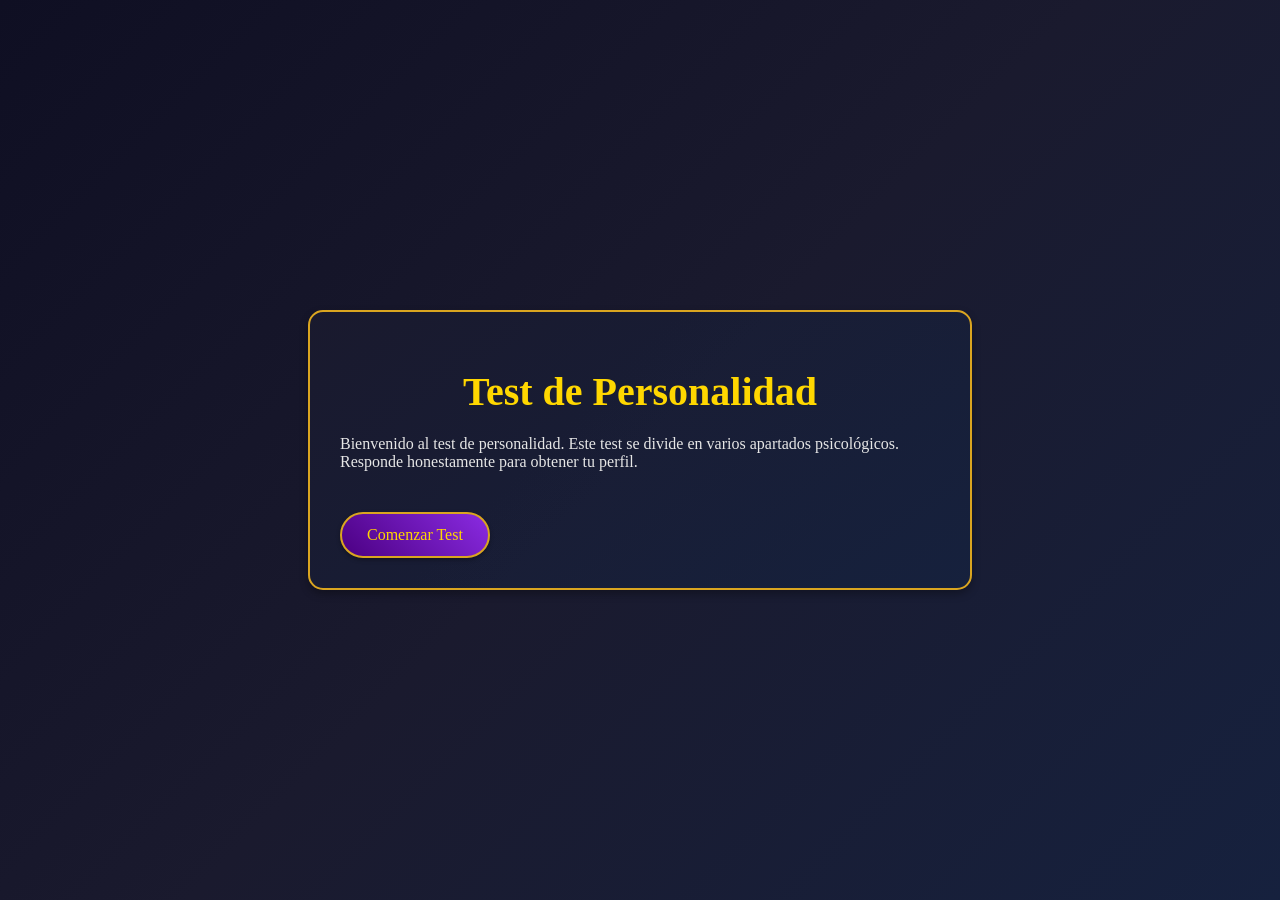
==== index.html @ bf41c0fd "add personality test application with HTML, CSS, and JavaScript" ====
<!DOCTYPE html>
<html lang="es">
<head>
    <meta charset="UTF-8">
    <meta name="viewport" content="width=device-width, initial-scale=1.0">
    <title>Test de Personalidad</title>
    <link rel="stylesheet" href="styles.css">
</head>
<body>
    <div class="container">
        <h1>Test de Personalidad</h1>
        <div id="intro">
            <p>Bienvenido al test de personalidad. Este test se divide en varios apartados psicológicos. Responde honestamente para obtener tu perfil.</p>
            <button id="start-btn">Comenzar Test</button>
        </div>
        <div id="test" style="display: none;">
            <div id="section-1" class="section">
                <h2>Apartado 1: Introversión vs Extroversión</h2>
                <div class="question">
                    <p>1. ¿Prefieres pasar tiempo solo o con amigos?</p>
                    <label><input type="radio" name="q1" value="I"> Solo</label>
                    <label><input type="radio" name="q1" value="E"> Con amigos</label>
                </div>
                <div class="question">
                    <p>2. ¿Te sientes energizado después de socializar?</p>
                    <label><input type="radio" name="q2" value="E"> Sí</label>
                    <label><input type="radio" name="q2" value="I"> No</label>
                </div>
                <div class="question">
                    <p>3. ¿Disfrutas de actividades en grupo?</p>
                    <label><input type="radio" name="q3" value="E"> Sí</label>
                    <label><input type="radio" name="q3" value="I"> No</label>
                </div>
                <button class="next-btn" data-next="2">Siguiente</button>
            </div>
            <div id="section-2" class="section" style="display: none;">
                <h2>Apartado 2: Sensación vs Intuición</h2>
                <div class="question">
                    <p>1. ¿Prefieres hechos concretos o ideas abstractas?</p>
                    <label><input type="radio" name="q4" value="S"> Hechos</label>
                    <label><input type="radio" name="q4" value="N"> Ideas</label>
                </div>
                <div class="question">
                    <p>2. ¿Te enfocas en el presente o en el futuro?</p>
                    <label><input type="radio" name="q5" value="S"> Presente</label>
                    <label><input type="radio" name="q5" value="N"> Futuro</label>
                </div>
                <div class="question">
                    <p>3. ¿Valoras la experiencia práctica?</p>
                    <label><input type="radio" name="q6" value="S"> Sí</label>
                    <label><input type="radio" name="q6" value="N"> No</label>
                </div>
                <button class="next-btn" data-next="3">Siguiente</button>
            </div>
            <div id="section-3" class="section" style="display: none;">
                <h2>Apartado 3: Pensamiento vs Sentimiento</h2>
                <div class="question">
                    <p>1. ¿Tomas decisiones basadas en lógica o emociones?</p>
                    <label><input type="radio" name="q7" value="T"> Lógica</label>
                    <label><input type="radio" name="q7" value="F"> Emociones</label>
                </div>
                <div class="question">
                    <p>2. ¿Priorizas la justicia o la armonía?</p>
                    <label><input type="radio" name="q8" value="T"> Justicia</label>
                    <label><input type="radio" name="q8" value="F"> Armonía</label>
                </div>
                <div class="question">
                    <p>3. ¿Eres más crítico o compasivo?</p>
                    <label><input type="radio" name="q9" value="T"> Crítico</label>
                    <label><input type="radio" name="q9" value="F"> Compasivo</label>
                </div>
                <button class="next-btn" data-next="4">Siguiente</button>
            </div>
            <div id="section-4" class="section" style="display: none;">
                <h2>Apartado 4: Juicio vs Percepción</h2>
                <div class="question">
                    <p>1. ¿Prefieres planes estructurados o flexibilidad?</p>
                    <label><input type="radio" name="q10" value="J"> Estructurados</label>
                    <label><input type="radio" name="q10" value="P"> Flexibilidad</label>
                </div>
                <div class="question">
                    <p>2. ¿Te sientes cómodo con deadlines?</p>
                    <label><input type="radio" name="q11" value="J"> Sí</label>
                    <label><input type="radio" name="q11" value="P"> No</label>
                </div>
                <div class="question">
                    <p>3. ¿Disfrutas de rutinas o cambios?</p>
                    <label><input type="radio" name="q12" value="J"> Rutinas</label>
                    <label><input type="radio" name="q12" value="P"> Cambios</label>
                </div>
                <button id="calculate-btn">Calcular Perfil</button>
            </div>
        </div>
        <div id="result" style="display: none;">
            <h2>Tu Perfil de Personalidad</h2>
            <p id="profile-text"></p>
            <button id="restart-btn">Reiniciar Test</button>
        </div>
    </div>
    <script src="script.js"></script>
</body>
</html>
---- styles.css ----
body {
    font-family: 'Georgia', serif;
    background: linear-gradient(135deg, #0f0f23 0%, #1a1a2e 50%, #16213e 100%);
    margin: 0;
    padding: 0;
    display: flex;
    justify-content: center;
    align-items: center;
    height: 100vh;
    color: #e6e6e6;
}

.container {
    background: linear-gradient(145deg, rgba(26, 26, 46, 0.9), rgba(22, 33, 62, 0.9));
    padding: 30px;
    border-radius: 15px;
    box-shadow: 0 4px 8px rgba(0, 0, 0, 0.3);
    max-width: 600px;
    width: 100%;
    border: 2px solid #daa520;
}

h1 {
    text-align: center;
    color: #ffd700;
    font-size: 2.5em;
    margin-bottom: 20px;
}

h2 {
    color: #c0c0c0;
    font-size: 1.5em;
}

.question {
    margin-bottom: 20px;
    padding: 10px;
    background: rgba(255, 255, 255, 0.05);
    border-radius: 8px;
    border-left: 3px solid #daa520;
}

.question p {
    margin-bottom: 10px;
    color: #e6e6e6;
}

label {
    display: block;
    margin-bottom: 8px;
    color: #b0b0b0;
    cursor: pointer;
}

input[type="radio"] {
    margin-right: 10px;
}

button {
    background: linear-gradient(45deg, #4b0082, #8a2be2);
    color: #ffd700;
    border: 2px solid #daa520;
    padding: 12px 25px;
    border-radius: 25px;
    cursor: pointer;
    margin-top: 25px;
    font-family: 'Georgia', serif;
    font-size: 1em;
    box-shadow: 0 2px 4px rgba(0, 0, 0, 0.3);
    transition: all 0.3s ease;
}

button:hover {
    background: linear-gradient(45deg, #8a2be2, #4b0082);
    box-shadow: 0 4px 8px rgba(0, 0, 0, 0.4);
    transform: scale(1.05);
}

.section {
    margin-bottom: 30px;
}

#result {
    text-align: center;
}

#profile-text {
    font-size: 1.2em;
    color: #ffd700;
}
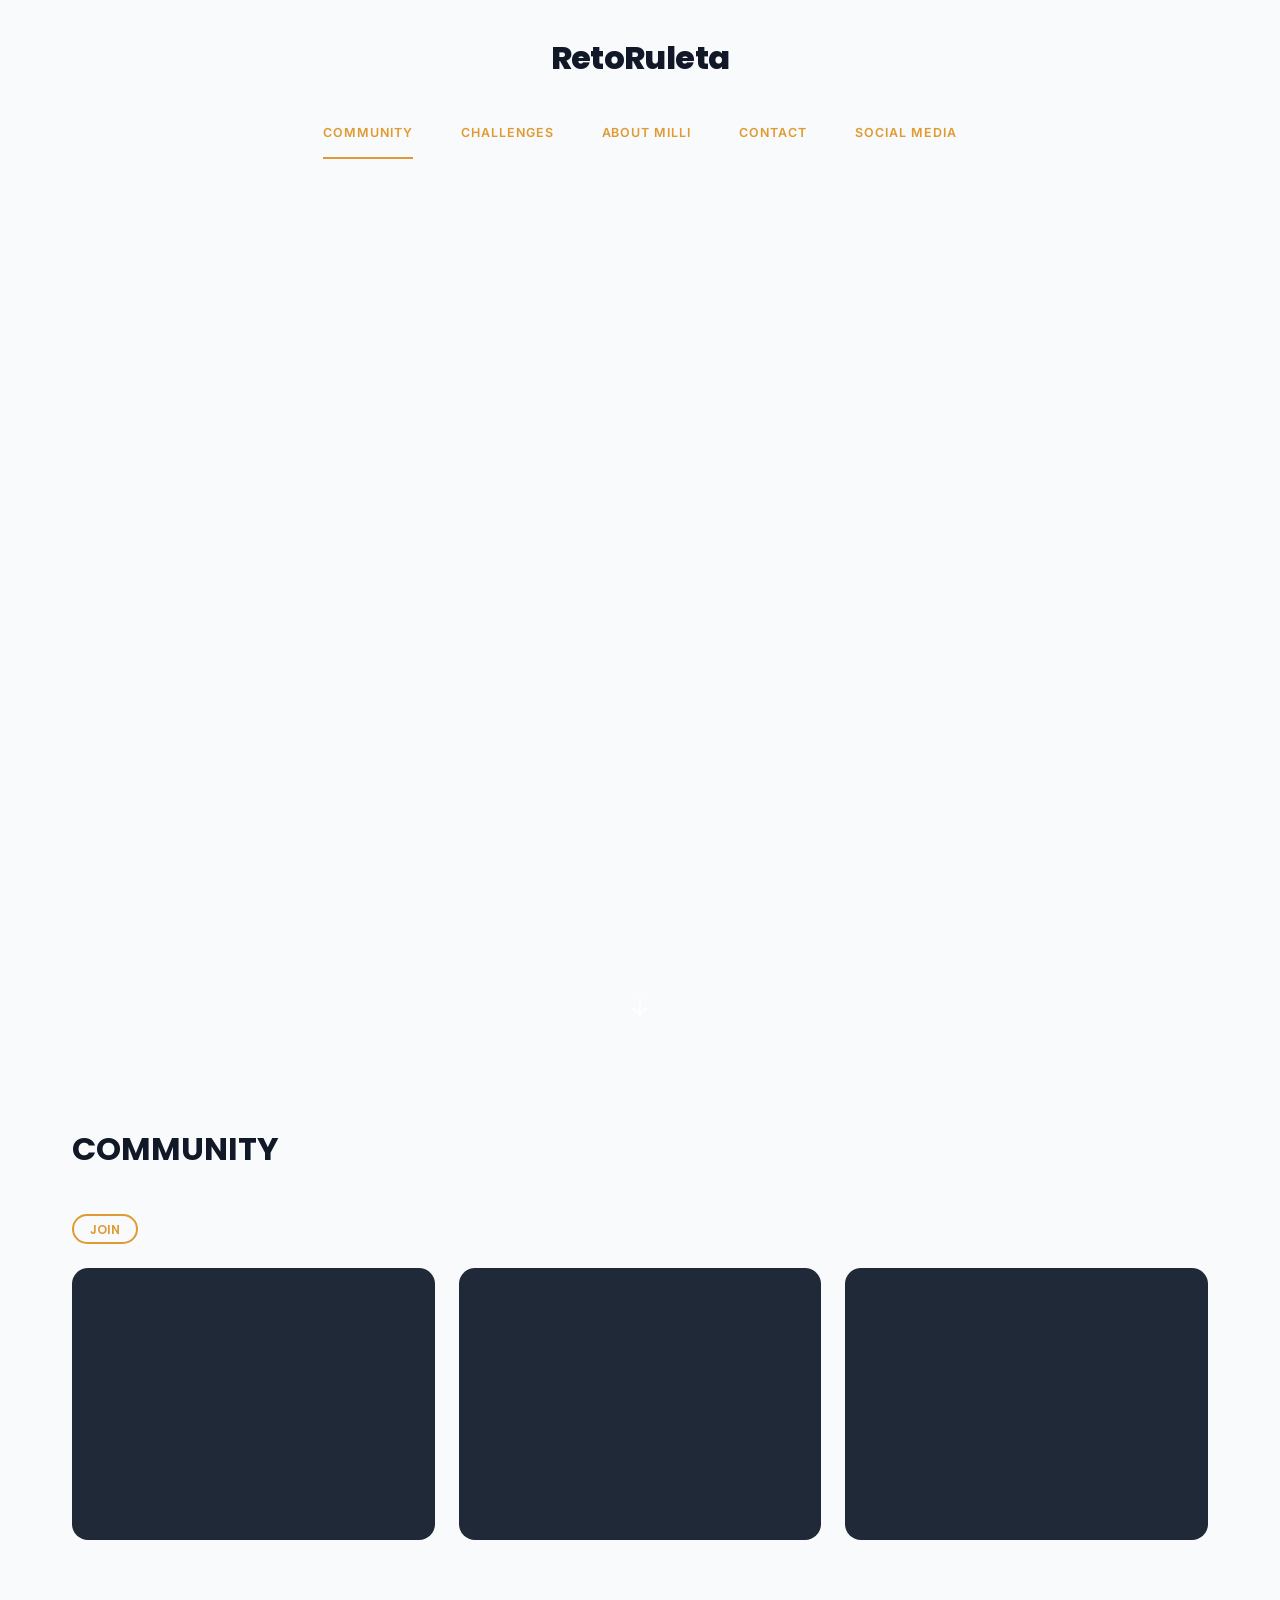
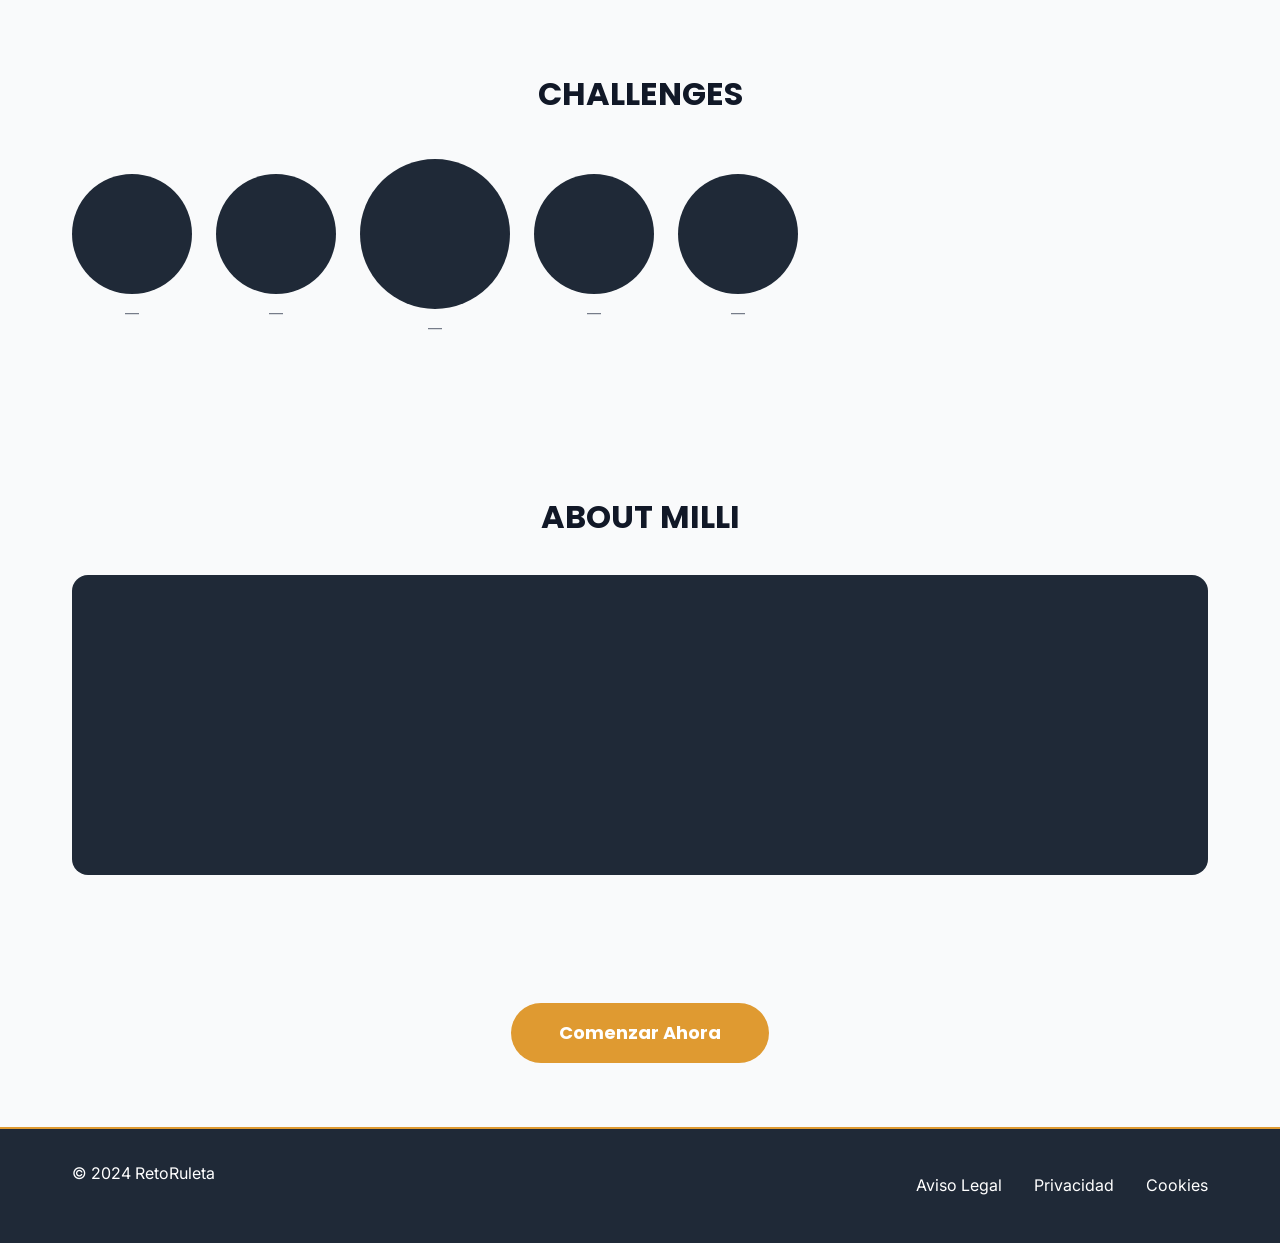
==== commit 77454211: "add personality test application with HTML, CSS, and JavaScript" ====
--- a/index.html
+++ b/index.html
@@ -3,100 +3,128 @@
 <head>
     <meta charset="UTF-8">
     <meta name="viewport" content="width=device-width, initial-scale=1.0">
-    <title>Test de Personalidad</title>
-    <link rel="stylesheet" href="styles.css">
+    <title>RetoRuleta - Juega con Retos Épicos</title>
+    <link rel="stylesheet" href="css/main.css">
+    <link href="https://fonts.googleapis.com/css2?family=Poppins:wght@600;700;800&family=Inter:wght@400;500&display=swap" rel="stylesheet">
 </head>
 <body>
+
+<!-- HEADER -->
+<header class="header">
     <div class="container">
-        <h1>Test de Personalidad</h1>
-        <div id="intro">
-            <p>Bienvenido al test de personalidad. Este test se divide en varios apartados psicológicos. Responde honestamente para obtener tu perfil.</p>
-            <button id="start-btn">Comenzar Test</button>
+        <div class="header__logo">
+            <a href="index.html" class="logo">
+                <span class="logo-text">RetoRuleta</span>
+            </a>
         </div>
-        <div id="test" style="display: none;">
-            <div id="section-1" class="section">
-                <h2>Apartado 1: Introversión vs Extroversión</h2>
-                <div class="question">
-                    <p>1. ¿Prefieres pasar tiempo solo o con amigos?</p>
-                    <label><input type="radio" name="q1" value="I"> Solo</label>
-                    <label><input type="radio" name="q1" value="E"> Con amigos</label>
-                </div>
-                <div class="question">
-                    <p>2. ¿Te sientes energizado después de socializar?</p>
-                    <label><input type="radio" name="q2" value="E"> Sí</label>
-                    <label><input type="radio" name="q2" value="I"> No</label>
-                </div>
-                <div class="question">
-                    <p>3. ¿Disfrutas de actividades en grupo?</p>
-                    <label><input type="radio" name="q3" value="E"> Sí</label>
-                    <label><input type="radio" name="q3" value="I"> No</label>
-                </div>
-                <button class="next-btn" data-next="2">Siguiente</button>
+        <nav class="nav">
+            <a href="comunidad.html" class="nav-link active">Community</a>
+            <a href="ruleta.html" class="nav-link">Challenges</a>
+            <a href="about.html" class="nav-link">About Milli</a>
+            <a href="contacto.html" class="nav-link">Contact</a>
+            <a href="#" class="nav-link">Social Media</a>
+        </nav>
+    </div>
+</header>
+
+<!-- HERO -->
+<section class="hero">
+    <div class="hero__media">
+        <div class="hero__image-placeholder"></div>
+    </div>
+    <div class="hero__scroll-indicator">
+        <span>↓</span>
+    </div>
+</section>
+
+<!-- COMMUNITY SECTION -->
+<section class="section-community">
+    <div class="container">
+        <h2 class="section-title">COMMUNITY</h2>
+        <a href="comunidad.html" class="btn btn-outline btn-sm">JOIN</a>
+        <div class="community-grid">
+            <div class="community-card">
+                <div class="card__image-placeholder"></div>
             </div>
-            <div id="section-2" class="section" style="display: none;">
-                <h2>Apartado 2: Sensación vs Intuición</h2>
-                <div class="question">
-                    <p>1. ¿Prefieres hechos concretos o ideas abstractas?</p>
-                    <label><input type="radio" name="q4" value="S"> Hechos</label>
-                    <label><input type="radio" name="q4" value="N"> Ideas</label>
-                </div>
-                <div class="question">
-                    <p>2. ¿Te enfocas en el presente o en el futuro?</p>
-                    <label><input type="radio" name="q5" value="S"> Presente</label>
-                    <label><input type="radio" name="q5" value="N"> Futuro</label>
-                </div>
-                <div class="question">
-                    <p>3. ¿Valoras la experiencia práctica?</p>
-                    <label><input type="radio" name="q6" value="S"> Sí</label>
-                    <label><input type="radio" name="q6" value="N"> No</label>
-                </div>
-                <button class="next-btn" data-next="3">Siguiente</button>
+            <div class="community-card">
+                <div class="card__image-placeholder"></div>
             </div>
-            <div id="section-3" class="section" style="display: none;">
-                <h2>Apartado 3: Pensamiento vs Sentimiento</h2>
-                <div class="question">
-                    <p>1. ¿Tomas decisiones basadas en lógica o emociones?</p>
-                    <label><input type="radio" name="q7" value="T"> Lógica</label>
-                    <label><input type="radio" name="q7" value="F"> Emociones</label>
-                </div>
-                <div class="question">
-                    <p>2. ¿Priorizas la justicia o la armonía?</p>
-                    <label><input type="radio" name="q8" value="T"> Justicia</label>
-                    <label><input type="radio" name="q8" value="F"> Armonía</label>
-                </div>
-                <div class="question">
-                    <p>3. ¿Eres más crítico o compasivo?</p>
-                    <label><input type="radio" name="q9" value="T"> Crítico</label>
-                    <label><input type="radio" name="q9" value="F"> Compasivo</label>
-                </div>
-                <button class="next-btn" data-next="4">Siguiente</button>
-            </div>
-            <div id="section-4" class="section" style="display: none;">
-                <h2>Apartado 4: Juicio vs Percepción</h2>
-                <div class="question">
-                    <p>1. ¿Prefieres planes estructurados o flexibilidad?</p>
-                    <label><input type="radio" name="q10" value="J"> Estructurados</label>
-                    <label><input type="radio" name="q10" value="P"> Flexibilidad</label>
-                </div>
-                <div class="question">
-                    <p>2. ¿Te sientes cómodo con deadlines?</p>
-                    <label><input type="radio" name="q11" value="J"> Sí</label>
-                    <label><input type="radio" name="q11" value="P"> No</label>
-                </div>
-                <div class="question">
-                    <p>3. ¿Disfrutas de rutinas o cambios?</p>
-                    <label><input type="radio" name="q12" value="J"> Rutinas</label>
-                    <label><input type="radio" name="q12" value="P"> Cambios</label>
-                </div>
-                <button id="calculate-btn">Calcular Perfil</button>
+            <div class="community-card">
+                <div class="card__image-placeholder"></div>
             </div>
         </div>
-        <div id="result" style="display: none;">
-            <h2>Tu Perfil de Personalidad</h2>
-            <p id="profile-text"></p>
-            <button id="restart-btn">Reiniciar Test</button>
+    </div>
+</section>
+
+<!-- CHALLENGES SECTION -->
+<section class="section-challenges">
+    <div class="container">
+        <h2 class="section-title">CHALLENGES</h2>
+        <div class="challenges-row">
+            <a href="ruleta.html" class="challenge-circle">
+                <div class="circle__image-placeholder"></div>
+                <span class="circle__label">—</span>
+            </a>
+            <a href="ruleta.html" class="challenge-circle">
+                <div class="circle__image-placeholder"></div>
+                <span class="circle__label">—</span>
+            </a>
+            <a href="ruleta.html" class="challenge-circle challenge-circle--large">
+                <div class="circle__image-placeholder"></div>
+                <span class="circle__label">—</span>
+            </a>
+            <a href="ruleta.html" class="challenge-circle">
+                <div class="circle__image-placeholder"></div>
+                <span class="circle__label">—</span>
+            </a>
+            <a href="ruleta.html" class="challenge-circle">
+                <div class="circle__image-placeholder"></div>
+                <span class="circle__label">—</span>
+            </a>
         </div>
     </div>
-    <script src="script.js"></script>
+</section>
+
+<!-- ABOUT MILLI SECTION -->
+<section class="section-about">
+    <div class="container">
+        <h2 class="section-title">ABOUT MILLI</h2>
+        <div class="about__media">
+            <div class="about__image-placeholder"></div>
+        </div>
+    </div>
+</section>
+
+<!-- CTA -->
+<section class="section-cta">
+    <div class="container">
+        <a href="ruleta.html" class="btn btn-cta">Comenzar Ahora</a>
+    </div>
+</section>
+
+<!-- FOOTER -->
+<footer class="footer">
+    <div class="container footer__inner">
+        <p>&copy; 2024 RetoRuleta</p>
+        <div class="footer-links">
+            <a href="#">Aviso Legal</a>
+            <a href="#">Privacidad</a>
+            <a href="#">Cookies</a>
+        </div>
+    </div>
+</footer>
+
+<!-- Banner de Cookies -->
+<div id="cookieBanner" class="cookie-banner">
+    <div class="cookie-content">
+        <p>Utilizamos cookies para mejorar tu experiencia.</p>
+        <div class="cookie-buttons">
+            <button id="acceptCookies" class="btn btn-primary">Aceptar</button>
+            <button id="rejectCookies" class="btn btn-secondary">Rechazar</button>
+        </div>
+    </div>
+</div>
+
+<script src="js/main.js"></script>
 </body>
-</html>
+</html>
--- a/css/main.css
+++ b/css/main.css
@@ -0,0 +1,1301 @@
+/* ============================================
+   VARIABLES Y TOKENS DE DISEÑO
+   ============================================ */
+
+:root {
+    /* Colores */
+    --primary-color: #df9a31;
+    --primary-dark: #c4871e;
+    --secondary-color: #cd5796;
+    --accent-color: #98bc39;
+    --success-color: #61aea4;
+    --warning-color: #ede53b;
+    --danger-color: #704b93;
+    --dark-bg: #1f2937;
+    --light-bg: #f9fafb;
+    --text-dark: #111827;
+    --text-light: #6b7280;
+    --border-color: #e5e7eb;
+
+    /* Espaciado */
+    --spacing-xs: 0.5rem;
+    --spacing-sm: 1rem;
+    --spacing-md: 1.5rem;
+    --spacing-lg: 2rem;
+    --spacing-xl: 3rem;
+    --spacing-2xl: 4rem;
+
+    /* Tipografía */
+    --font-family-heading: 'Poppins', sans-serif;
+    --font-family-body: 'Inter', sans-serif;
+    --font-size-xs: 0.75rem;
+    --font-size-sm: 0.875rem;
+    --font-size-base: 1rem;
+    --font-size-lg: 1.125rem;
+    --font-size-xl: 1.25rem;
+    --font-size-2xl: 1.5rem;
+    --font-size-3xl: 2rem;
+    --font-size-4xl: 2.5rem;
+
+    /* Border radius */
+    --radius-sm: 0.375rem;
+    --radius-md: 0.5rem;
+    --radius-lg: 1rem;
+    --radius-full: 9999px;
+
+    /* Transiciones */
+    --transition-fast: 0.15s ease-in-out;
+    --transition-base: 0.3s ease-in-out;
+    --transition-slow: 0.5s ease-in-out;
+}
+
+/* ============================================
+   RESET Y ESTILOS GLOBALES
+   ============================================ */
+
+* {
+    margin: 0;
+    padding: 0;
+    box-sizing: border-box;
+}
+
+html {
+    scroll-behavior: smooth;
+}
+
+body {
+    font-family: var(--font-family-body);
+    color: var(--text-dark);
+    background-color: var(--light-bg);
+    line-height: 1.6;
+}
+
+.container {
+    max-width: 1200px;
+    margin: 0 auto;
+    padding: 0 var(--spacing-lg);
+}
+
+/* ============================================
+   HEADER Y NAVEGACIÓN
+   ============================================ */
+
+.header {
+    background: transparent;
+    color: var(--text-dark);
+    position: relative;
+    z-index: 100;
+}
+
+.header .container {
+    display: flex;
+    flex-direction: column;
+    align-items: center;
+    padding-top: var(--spacing-lg);
+    padding-bottom: 0;
+}
+
+/* Logo centrado y grande */
+.header__logo {
+    display: flex;
+    justify-content: center;
+    margin-bottom: var(--spacing-md);
+}
+
+.logo {
+    display: flex;
+    align-items: center;
+    gap: var(--spacing-sm);
+    font-size: 2rem;
+    font-weight: 800;
+    font-family: var(--font-family-heading);
+    color: #df9a31;
+    text-decoration: none;
+    letter-spacing: -0.02em;
+}
+
+.logo-icon {
+    font-size: 2.2rem;
+    animation: spin 20s linear infinite;
+}
+
+@keyframes spin {
+    from { transform: rotate(0deg); }
+    to   { transform: rotate(360deg); }
+}
+
+/* Nav debajo del logo, sin fondo */
+.nav {
+    display: flex;
+    align-items: center;
+    gap: 0;
+    width: 100%;
+    justify-content: center;
+}
+
+.nav-link {
+    color: #df9a31;
+    text-decoration: none;
+    font-weight: 600;
+    font-size: 0.78rem;
+    letter-spacing: 0.08em;
+    text-transform: uppercase;
+    transition: color var(--transition-fast);
+    position: relative;
+    padding: var(--spacing-sm) var(--spacing-md);
+    white-space: nowrap;
+}
+
+.nav-link:hover {
+    color: #704b93;
+}
+
+.nav-link.active {
+    color: #df9a31;
+}
+
+.nav-link.active::after {
+    content: '';
+    position: absolute;
+    bottom: 0;
+    left: var(--spacing-md);
+    right: var(--spacing-md);
+    height: 2px;
+    background-color: #df9a31;
+}
+
+/* Iconos sociales en el nav */
+.nav-social {
+    display: flex;
+    align-items: center;
+    gap: var(--spacing-sm);
+    padding: var(--spacing-sm) var(--spacing-md);
+    margin-left: var(--spacing-sm);
+    border-left: 1px solid var(--border-color);
+}
+
+.nav-social__link {
+    color: #df9a31;
+    display: flex;
+    align-items: center;
+    transition: color var(--transition-fast);
+}
+
+.nav-social__link:hover {
+    color: #704b93;
+}
+
+/* ============================================
+   HERO SECTION
+   ============================================ */
+
+
+
+.spinning-wheel-preview {
+    font-size: 200px;
+    animation: bounce 2s ease-in-out infinite;
+}
+
+@keyframes bounce {
+    0%, 100% {
+        transform: translateY(0);
+    }
+    50% {
+        transform: translateY(-20px);
+    }
+}
+
+/* ============================================
+   BOTONES
+   ============================================ */
+
+.btn {
+    padding: var(--spacing-sm) var(--spacing-lg);
+    border: none;
+    border-radius: var(--radius-lg);
+    font-family: var(--font-family-heading);
+    font-weight: 600;
+    font-size: var(--font-size-base);
+    cursor: pointer;
+    transition: all var(--transition-base);
+    text-decoration: none;
+    display: inline-block;
+    text-align: center;
+}
+
+.btn-primary {
+    background: var(--primary-color);
+    color: white;
+    
+}
+
+.btn-primary:hover {
+    transform: translateY(-2px);
+    
+}
+
+.btn-secondary {
+    background: var(--light-bg);
+    color: var(--text-dark);
+    border: 2px solid var(--border-color);
+}
+
+.btn-secondary:hover {
+    background: var(--border-color);
+}
+
+.btn-large {
+    padding: var(--spacing-md) var(--spacing-2xl);
+    font-size: var(--font-size-lg);
+}
+
+/* ============================================
+   SECCIONES
+   ============================================ */
+
+section {
+    padding: var(--spacing-2xl) 0;
+}
+
+section h2 {
+    font-size: var(--font-size-3xl);
+    font-family: var(--font-family-heading);
+    margin-bottom: var(--spacing-lg);
+    text-align: center;
+    color: #df9a31;
+}
+
+.section-subtitle {
+    text-align: center;
+    color: var(--text-light);
+    margin-bottom: var(--spacing-2xl);
+    font-size: var(--font-size-lg);
+}
+
+/* ============================================
+   SECCIÓN DE CARACTERÍSTICAS
+   ============================================ */
+
+.features-section {
+    background: white;
+    padding: var(--spacing-2xl) 0;
+}
+
+.features-grid {
+    display: grid;
+    grid-template-columns: repeat(auto-fit, minmax(280px, 1fr));
+    gap: var(--spacing-2xl);
+    margin-top: var(--spacing-2xl);
+}
+
+.feature-card {
+    background: #f9fafb;
+    padding: var(--spacing-lg);
+    border-radius: var(--radius-lg);
+    text-align: center;
+    border: 2px solid var(--border-color);
+    transition: all var(--transition-base);
+}
+
+.feature-card:hover {
+    transform: translateY(-5px);
+    border-color: var(--primary-color);
+    
+}
+
+.feature-icon {
+    font-size: 3rem;
+    margin-bottom: var(--spacing-md);
+}
+
+.feature-card h3 {
+    font-family: var(--font-family-heading);
+    font-size: var(--font-size-xl);
+    margin-bottom: var(--spacing-sm);
+    color: var(--text-dark);
+}
+
+.feature-card p {
+    color: var(--text-light);
+    line-height: 1.6;
+}
+
+/* ============================================
+   SECCIÓN DE ESTADÍSTICAS
+   ============================================ */
+
+.stats-section {
+    background: #df9a31;
+    color: white;
+    padding: var(--spacing-2xl) 0;
+}
+
+.stats-section .container {
+    display: grid;
+    grid-template-columns: repeat(auto-fit, minmax(200px, 1fr));
+    gap: var(--spacing-xl);
+    text-align: center;
+}
+
+.stat h3 {
+    font-size: var(--font-size-4xl);
+    font-family: var(--font-family-heading);
+    margin-bottom: var(--spacing-sm);
+    font-weight: 800;
+}
+
+.stat p {
+    font-size: var(--font-size-lg);
+    opacity: 0.95;
+}
+
+/* ============================================
+   SECCIÓN CTA (CALL TO ACTION)
+   ============================================ */
+
+.cta-section {
+    background: white;
+    padding: var(--spacing-2xl) 0;
+    text-align: center;
+}
+
+.cta-section h2 {
+    margin-bottom: var(--spacing-md);
+    color: var(--text-dark);
+}
+
+.cta-section p {
+    font-size: var(--font-size-lg);
+    color: var(--text-light);
+    margin-bottom: var(--spacing-lg);
+}
+
+/* ============================================
+   SECCIÓN RULETA
+   ============================================ */
+
+.ruleta-section {
+    background: #f9fafb;
+}
+
+.ruleta-container {
+    display: grid;
+    grid-template-columns: 1fr 1fr;
+    gap: var(--spacing-2xl);
+    align-items: center;
+    margin-bottom: var(--spacing-2xl);
+}
+
+.wheel-wrapper {
+    position: relative;
+    display: flex;
+    justify-content: center;
+    align-items: center;
+}
+
+#wheelCanvas {
+    max-width: 100%;
+    filter: drop-shadow(0 10px 25px rgba(0, 0, 0, 0.1));
+}
+
+.wheel-pointer {
+    position: absolute;
+    top: 0;
+    left: 50%;
+    transform: translateX(-50%);
+    width: 0;
+    height: 0;
+    border-left: 15px solid transparent;
+    border-right: 15px solid transparent;
+    border-top: 30px solid var(--secondary-color);
+    z-index: 10;
+}
+
+.ruleta-controls {
+    display: flex;
+    flex-direction: column;
+    gap: var(--spacing-lg);
+}
+
+.resultado-reto {
+    background: white;
+    padding: var(--spacing-lg);
+    border-radius: var(--radius-lg);
+    text-align: center;
+    border: 3px solid var(--primary-color);
+    min-height: 150px;
+    display: flex;
+    align-items: center;
+    justify-content: center;
+}
+
+.resultado-reto p {
+    font-size: var(--font-size-xl);
+    font-family: var(--font-family-heading);
+    font-weight: 700;
+    color: var(--primary-color);
+    word-wrap: break-word;
+}
+
+.historial {
+    background: white;
+    padding: var(--spacing-lg);
+    border-radius: var(--radius-lg);
+    border-left: 5px solid var(--accent-color);
+}
+
+.historial h3 {
+    margin-bottom: var(--spacing-md);
+    color: var(--text-dark);
+    font-family: var(--font-family-heading);
+}
+
+.retos-lista {
+    list-style: none;
+    display: grid;
+    grid-template-columns: repeat(auto-fit, minmax(200px, 1fr));
+    gap: var(--spacing-md);
+}
+
+.retos-lista li {
+    background: #f9fafb;
+    padding: var(--spacing-md);
+    border-radius: var(--radius-md);
+    border-left: 3px solid var(--accent-color);
+    color: var(--text-dark);
+    font-weight: 500;
+}
+
+/* ============================================
+   SECCIÓN COMUNIDAD
+   ============================================ */
+
+.comunidad-section {
+    background: white;
+}
+
+.comentario-form-wrapper {
+    background: var(--light-bg);
+    padding: var(--spacing-lg);
+    border-radius: var(--radius-lg);
+    margin-bottom: var(--spacing-2xl);
+}
+
+.comentario-form {
+    display: grid;
+    gap: var(--spacing-md);
+}
+
+.form-group {
+    display: flex;
+    flex-direction: column;
+}
+
+.form-group label {
+    font-weight: 600;
+    margin-bottom: var(--spacing-xs);
+    color: var(--text-dark);
+}
+
+.form-group input,
+.form-group textarea {
+    padding: var(--spacing-sm);
+    border: 2px solid var(--border-color);
+    border-radius: var(--radius-md);
+    font-family: var(--font-family-body);
+    font-size: var(--font-size-base);
+    transition: border-color var(--transition-base);
+}
+
+.form-group input:focus,
+.form-group textarea:focus {
+    outline: none;
+    border-color: var(--primary-color);
+    
+}
+
+.form-group textarea {
+    resize: vertical;
+    min-height: 120px;
+}
+
+.comentario-form button {
+    align-self: flex-start;
+}
+
+.comentarios-container {
+    margin-top: var(--spacing-2xl);
+}
+
+.comentarios-container h3 {
+    margin-bottom: var(--spacing-lg);
+    color: var(--text-dark);
+    font-family: var(--font-family-heading);
+}
+
+.comentarios-lista {
+    display: grid;
+    gap: var(--spacing-md);
+}
+
+.comentario-item {
+    background: var(--light-bg);
+    padding: var(--spacing-lg);
+    border-radius: var(--radius-lg);
+    border-left: 4px solid var(--primary-color);
+    transition: transform var(--transition-base), box-shadow var(--transition-base);
+}
+
+.comentario-item:hover {
+    transform: translateX(5px);
+    box-shadow: 0 4px 12px rgba(0, 0, 0, 0.1);
+}
+
+.comentario-header {
+    display: flex;
+    justify-content: space-between;
+    align-items: center;
+    margin-bottom: var(--spacing-sm);
+}
+
+.comentario-header strong {
+    color: var(--primary-color);
+    font-family: var(--font-family-heading);
+}
+
+.comentario-fecha {
+    font-size: var(--font-size-sm);
+    color: var(--text-light);
+}
+
+.comentario-item p {
+    color: var(--text-dark);
+    line-height: 1.6;
+}
+
+/* ============================================
+   FOOTER
+   ============================================ */
+
+.footer {
+    background: var(--dark-bg);
+    color: white;
+    padding: var(--spacing-lg) 0;
+    text-align: center;
+    border-top: 2px solid var(--primary-color);
+}
+
+.footer p {
+    margin-bottom: var(--spacing-md);
+}
+
+.footer-links {
+    display: flex;
+    justify-content: center;
+    gap: var(--spacing-lg);
+}
+
+.footer-links a {
+    color: white;
+    text-decoration: none;
+    transition: color var(--transition-base);
+}
+
+.footer-links a:hover {
+    color: var(--primary-color);
+}
+
+/* ============================================
+   BANNER DE COOKIES
+   ============================================ */
+
+.cookie-banner {
+    position: fixed;
+    bottom: 0;
+    left: 0;
+    right: 0;
+    background: var(--dark-bg);
+    color: white;
+    padding: var(--spacing-lg);
+    box-shadow: 0 -4px 12px rgba(0, 0, 0, 0.2);
+    z-index: 1000;
+    display: none;
+}
+
+.cookie-banner.show {
+    display: block;
+    animation: slideUp 0.3s ease-in-out;
+}
+
+@keyframes slideUp {
+    from {
+        transform: translateY(100%);
+    }
+    to {
+        transform: translateY(0);
+    }
+}
+
+.cookie-content {
+    max-width: 1200px;
+    margin: 0 auto;
+    display: flex;
+    justify-content: space-between;
+    align-items: center;
+    gap: var(--spacing-lg);
+}
+
+.cookie-content p {
+    flex: 1;
+}
+
+.cookie-buttons {
+    display: flex;
+    gap: var(--spacing-sm);
+}
+
+/* ============================================
+   RESPONSIVE
+   ============================================ */
+
+@media (max-width: 768px) {
+    .header .container {
+        padding-top: var(--spacing-md);
+    }
+
+    .nav {
+        flex-wrap: wrap;
+        justify-content: center;
+    }
+
+    .nav-link {
+        padding: var(--spacing-xs) var(--spacing-sm);
+        font-size: 0.7rem;
+    }
+
+    .nav-social {
+        border-left: none;
+        border-top: 1px solid var(--border-color);
+        width: 100%;
+        justify-content: center;
+        margin-left: 0;
+    }
+
+    .hero .container {
+        grid-template-columns: 1fr;
+    }
+
+    .hero-content h2 {
+        font-size: var(--font-size-2xl);
+    }
+
+    .spinning-wheel-preview {
+        font-size: 100px;
+    }
+
+    .ruleta-container {
+        grid-template-columns: 1fr;
+    }
+
+    #wheelCanvas {
+        width: 100%;
+        height: auto;
+    }
+
+    .cookie-content {
+        flex-direction: column;
+        text-align: center;
+    }
+
+    .cookie-buttons {
+        width: 100%;
+        flex-direction: column;
+    }
+
+    .cookie-buttons button {
+        width: 100%;
+    }
+
+    section h2 {
+        font-size: var(--font-size-2xl);
+    }
+
+    .comentario-form {
+        grid-template-columns: 1fr;
+    }
+}
+
+@media (max-width: 480px) {
+    .container {
+        padding: 0 var(--spacing-md);
+    }
+
+    section {
+        padding: var(--spacing-lg) 0;
+    }
+
+    .logo {
+        font-size: 1.4rem;
+    }
+
+    .nav-link {
+        padding: var(--spacing-xs) 0.4rem;
+        font-size: 0.65rem;
+    }
+
+    .hero-content h2 {
+        font-size: var(--font-size-xl);
+    }
+
+    .hero-content p {
+        font-size: var(--font-size-base);
+    }
+
+    .btn {
+        padding: var(--spacing-xs) var(--spacing-md);
+        font-size: var(--font-size-sm);
+    }
+
+    .btn-large {
+        padding: var(--spacing-sm) var(--spacing-lg);
+        font-size: var(--font-size-base);
+    }
+
+    .retos-lista {
+        grid-template-columns: 1fr;
+    }
+
+    .comentario-header {
+        flex-direction: column;
+        align-items: flex-start;
+    }
+}
+
+
+
+/* ============================================
+   NUEVAS SECCIONES - WIREFRAME 2.0
+   ============================================ */
+
+/* --- Header --- */
+.logo-text {
+    font-family: var(--font-family-heading);
+    font-size: 2rem;
+    font-weight: 800;
+    color: var(--text-dark);
+}
+
+/* --- Hero --- */
+.hero {
+    position: relative;
+    width: 100%;
+    height: 100vh;
+    min-height: 500px;
+    overflow: hidden;
+    background-image: url('../assets/background_seccion_principal.jpg');
+    background-size: cover;
+    background-position: center;
+    background-repeat: no-repeat;
+}
+
+.hero__media {
+    display: none;
+}
+
+.hero__image-placeholder {
+    display: none;
+}
+
+.hero__scroll-indicator {
+    position: absolute;
+    bottom: 2rem;
+    left: 50%;
+    transform: translateX(-50%);
+    font-size: 1.5rem;
+    color: white;
+    animation: bounce 1.5s infinite;
+    z-index: 2;
+}
+
+@keyframes bounce {
+    0%, 100% { transform: translateX(-50%) translateY(0); }
+    50% { transform: translateX(-50%) translateY(8px); }
+}
+
+/* --- Page title --- */
+.page-title-section {
+    padding: var(--spacing-xl) 0 var(--spacing-sm);
+}
+
+.page-title {
+    font-family: var(--font-family-heading);
+    font-size: clamp(2.5rem, 6vw, 5rem);
+    font-weight: 800;
+    color: var(--text-dark);
+    line-height: 1;
+}
+
+/* --- Section titles --- */
+.section-title {
+    font-family: var(--font-family-heading);
+    font-size: var(--font-size-3xl);
+    font-weight: 700;
+    margin-bottom: var(--spacing-sm);
+    color: var(--text-dark);
+}
+
+/* --- Community section (homepage) --- */
+.section-community {
+    padding: var(--spacing-2xl) 0;
+}
+
+.section-community .container {
+    display: flex;
+    flex-direction: column;
+    align-items: flex-start;
+    gap: var(--spacing-md);
+}
+
+.btn-outline {
+    border: 2px solid var(--primary-color);
+    color: var(--primary-color);
+    background: transparent;
+    padding: 0.25rem 1.25rem;
+    border-radius: var(--radius-full);
+    font-size: var(--font-size-sm);
+    font-weight: 600;
+    cursor: pointer;
+    text-decoration: none;
+    transition: var(--transition-fast);
+}
+
+.btn-outline:hover {
+    background: var(--primary-color);
+    color: white;
+}
+
+.btn-sm {
+    padding: 0.2rem 1rem;
+    font-size: var(--font-size-xs);
+}
+
+.community-grid {
+    display: grid;
+    grid-template-columns: repeat(3, 1fr);
+    gap: var(--spacing-md);
+    width: 100%;
+}
+
+.community-card {
+    border-radius: var(--radius-lg);
+    overflow: hidden;
+    aspect-ratio: 4/3;
+    background: var(--dark-bg);
+}
+
+.community-card--tall {
+    aspect-ratio: 3/4;
+}
+
+.card__image-placeholder {
+    width: 100%;
+    height: 100%;
+    background: var(--dark-bg);
+}
+
+/* --- Challenges row (homepage) --- */
+.section-challenges {
+    padding: var(--spacing-2xl) 0;
+    background: var(--light-bg);
+}
+
+.challenges-row {
+    display: flex;
+    align-items: center;
+    gap: var(--spacing-md);
+    overflow-x: auto;
+    padding: var(--spacing-md) 0;
+    scrollbar-width: none;
+}
+
+.challenges-row::-webkit-scrollbar { display: none; }
+
+.challenge-circle {
+    display: flex;
+    flex-direction: column;
+    align-items: center;
+    gap: 0.5rem;
+    text-decoration: none;
+    flex-shrink: 0;
+}
+
+.circle__image-placeholder {
+    width: 120px;
+    height: 120px;
+    border-radius: 50%;
+    background: var(--dark-bg);
+    transition: transform var(--transition-fast);
+}
+
+.challenge-circle--large .circle__image-placeholder {
+    width: 150px;
+    height: 150px;
+}
+
+.challenge-circle:hover .circle__image-placeholder {
+    transform: scale(1.05);
+}
+
+.circle__label {
+    font-size: var(--font-size-sm);
+    color: var(--text-light);
+}
+
+/* --- About section (homepage) --- */
+.section-about {
+    padding: var(--spacing-2xl) 0;
+}
+
+.about__media {
+    margin-top: var(--spacing-lg);
+}
+
+.about__image-placeholder {
+    width: 100%;
+    height: 300px;
+    background: var(--dark-bg);
+    border-radius: var(--radius-lg);
+}
+
+/* --- CTA section --- */
+.section-cta {
+    padding: var(--spacing-2xl) 0;
+    text-align: center;
+}
+
+.btn-cta {
+    display: inline-block;
+    padding: 1rem 3rem;
+    background: var(--primary-color);
+    color: white;
+    border-radius: var(--radius-full);
+    font-family: var(--font-family-heading);
+    font-size: var(--font-size-lg);
+    font-weight: 700;
+    text-decoration: none;
+    border: none;
+    cursor: pointer;
+    transition: var(--transition-base);
+    
+}
+
+.btn-cta:hover {
+    background: var(--primary-dark);
+    transform: translateY(-2px);
+    
+}
+
+/* --- Community page --- */
+.section-community-page {
+    padding: var(--spacing-xl) 0;
+}
+
+.community-grid--3col {
+    grid-template-columns: repeat(3, 1fr);
+}
+
+.section-community-form {
+    padding: var(--spacing-xl) 0 var(--spacing-2xl);
+}
+
+.community-content-block {
+    display: grid;
+    grid-template-columns: 1fr 1fr;
+    gap: var(--spacing-xl);
+    background: white;
+    padding: var(--spacing-xl);
+    border-radius: var(--radius-lg);
+    box-shadow: 0 2px 16px rgba(0,0,0,0.07);
+}
+
+/* --- Challenges page (masonry) --- */
+.section-challenges-page {
+    padding: var(--spacing-xl) 0;
+}
+
+.challenges-masonry {
+    display: flex;
+    flex-direction: column;
+    align-items: center;
+    gap: var(--spacing-md);
+    padding: var(--spacing-lg) 0;
+}
+
+.challenges-masonry__row {
+    display: flex;
+    justify-content: center;
+    gap: var(--spacing-xl);
+}
+
+.challenges-masonry__row--top,
+.challenges-masonry__row--bottom {
+    padding: 0 var(--spacing-2xl);
+}
+
+.challenge-circle-item {
+    display: flex;
+    flex-direction: column;
+    align-items: center;
+    gap: 0.5rem;
+}
+
+.challenge-circle-btn {
+    border: none;
+    background: none;
+    cursor: pointer;
+    padding: 0;
+    border-radius: 50%;
+    overflow: hidden;
+    transition: transform var(--transition-fast);
+}
+
+.challenge-circle-btn .circle__image-placeholder {
+    width: 130px;
+    height: 130px;
+}
+
+.challenge-circle-btn--large .circle__image-placeholder {
+    width: 170px;
+    height: 170px;
+}
+
+.challenge-circle-btn:hover {
+    transform: scale(1.06);
+}
+
+.resultado-reto {
+    margin-top: var(--spacing-xl);
+    text-align: center;
+    padding: var(--spacing-lg);
+    background: white;
+    border-radius: var(--radius-lg);
+    box-shadow: 0 2px 16px rgba(0,0,0,0.07);
+    font-size: var(--font-size-xl);
+    font-weight: 600;
+    color: var(--primary-color);
+    min-height: 80px;
+    display: flex;
+    align-items: center;
+    justify-content: center;
+}
+
+.section-challenges-extra {
+    padding: var(--spacing-xl) 0 var(--spacing-2xl);
+}
+
+.challenges-extra__image-placeholder {
+    width: 100%;
+    height: 280px;
+    background: var(--dark-bg);
+    border-radius: var(--radius-lg);
+}
+
+/* --- About page --- */
+.about-main-image {
+    padding: var(--spacing-lg) 0;
+}
+
+.about__image-large-placeholder {
+    width: 100%;
+    height: 380px;
+    background: var(--dark-bg);
+    border-radius: var(--radius-lg);
+}
+
+.about-bento {
+    padding: var(--spacing-xl) 0;
+}
+
+.bento-grid {
+    display: grid;
+    grid-template-columns: repeat(3, 1fr);
+    grid-template-rows: auto auto;
+    gap: var(--spacing-md);
+}
+
+.bento-block {
+    border-radius: var(--radius-lg);
+    overflow: hidden;
+    background: white;
+    box-shadow: 0 2px 12px rgba(0,0,0,0.06);
+}
+
+.bento__placeholder {
+    background: var(--dark-bg);
+    width: 100%;
+    height: 100%;
+    min-height: 80px;
+}
+
+.bento-block--wide {
+    grid-column: span 3;
+    height: 60px;
+}
+
+.bento-block--medium {
+    grid-column: span 2;
+    height: 80px;
+}
+
+.bento-block--small {
+    grid-column: span 1;
+    height: 80px;
+}
+
+.about-contact {
+    padding: var(--spacing-xl) 0 var(--spacing-2xl);
+}
+
+.about-contact__box {
+    border: 2px solid var(--border-color);
+    border-radius: var(--radius-lg);
+    padding: var(--spacing-xl);
+    text-align: center;
+    display: flex;
+    flex-direction: column;
+    align-items: center;
+    gap: var(--spacing-md);
+}
+
+.about-contact__box h3 {
+    font-family: var(--font-family-heading);
+    font-size: var(--font-size-2xl);
+    font-weight: 700;
+}
+
+/* --- Footer --- */
+.footer__inner {
+    display: flex;
+    justify-content: space-between;
+    align-items: center;
+}
+
+/* --- Responsive --- */
+@media (max-width: 768px) {
+    .community-grid,
+    .community-grid--3col {
+        grid-template-columns: 1fr;
+    }
+
+    .community-content-block {
+        grid-template-columns: 1fr;
+    }
+
+    .bento-grid {
+        grid-template-columns: 1fr 1fr;
+    }
+
+    .bento-block--wide { grid-column: span 2; }
+    .bento-block--medium { grid-column: span 2; }
+
+    .challenges-masonry__row--top,
+    .challenges-masonry__row--bottom {
+        padding: 0;
+        gap: var(--spacing-md);
+    }
+
+    .footer__inner {
+        flex-direction: column;
+        gap: var(--spacing-sm);
+        text-align: center;
+    }
+
+    .page-title {
+        font-size: 2.5rem;
+    }
+}
+
+/* ============================================
+   PÁGINA DE CONTACTO
+   ============================================ */
+.section-contacto {
+    padding: var(--spacing-2xl) 0;
+}
+
+.contacto-grid {
+    display: grid;
+    grid-template-columns: 1fr 1.5fr;
+    gap: var(--spacing-2xl);
+    align-items: start;
+}
+
+.contacto-info h2 {
+    font-family: var(--font-family-heading);
+    font-size: var(--font-size-3xl);
+    font-weight: 700;
+    margin-bottom: var(--spacing-sm);
+}
+
+.contacto-info p {
+    color: var(--text-light);
+    margin-bottom: var(--spacing-xl);
+    line-height: 1.7;
+}
+
+.contacto-social h3 {
+    font-family: var(--font-family-heading);
+    font-size: var(--font-size-lg);
+    font-weight: 700;
+    margin-bottom: var(--spacing-md);
+}
+
+.social-links {
+    display: flex;
+    flex-direction: column;
+    gap: var(--spacing-sm);
+}
+
+.social-link {
+    display: flex;
+    align-items: center;
+    gap: var(--spacing-sm);
+    color: var(--text-dark);
+    text-decoration: none;
+    font-weight: 500;
+    transition: color var(--transition-fast);
+}
+
+.social-link:hover {
+    color: var(--primary-color);
+}
+
+.contacto-form {
+    background: white;
+    padding: var(--spacing-xl);
+    border-radius: var(--radius-lg);
+    border: 1px solid var(--border-color);
+    display: flex;
+    flex-direction: column;
+    gap: var(--spacing-md);
+}
+
+@media (max-width: 768px) {
+    .contacto-grid {
+        grid-template-columns: 1fr;
+    }
+
+    .nav {
+        flex-wrap: wrap;
+        gap: var(--spacing-sm);
+    }
+
+    .nav-social {
+        margin-left: 0;
+        padding-left: 0;
+        border-left: none;
+        border-top: 1px solid rgba(255,255,255,0.3);
+        padding-top: var(--spacing-sm);
+        width: 100%;
+        justify-content: center;
+    }
+}
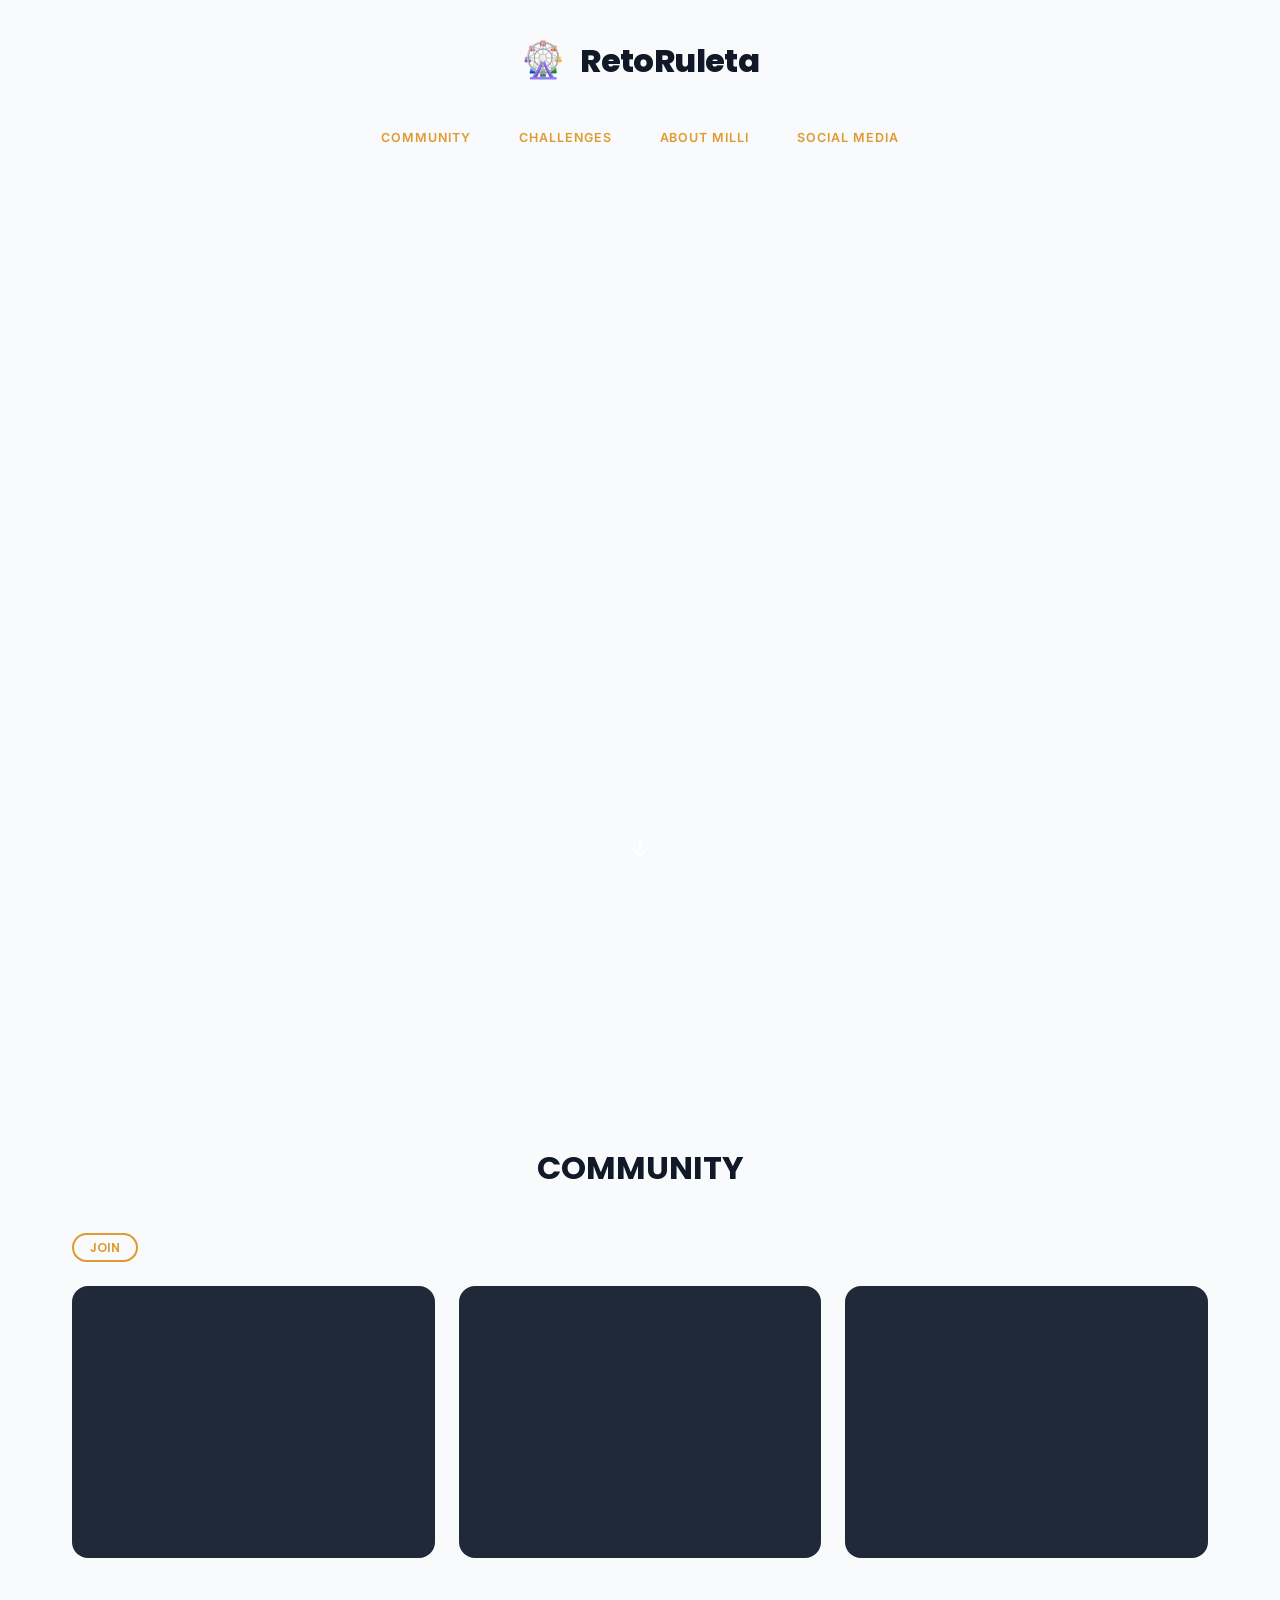
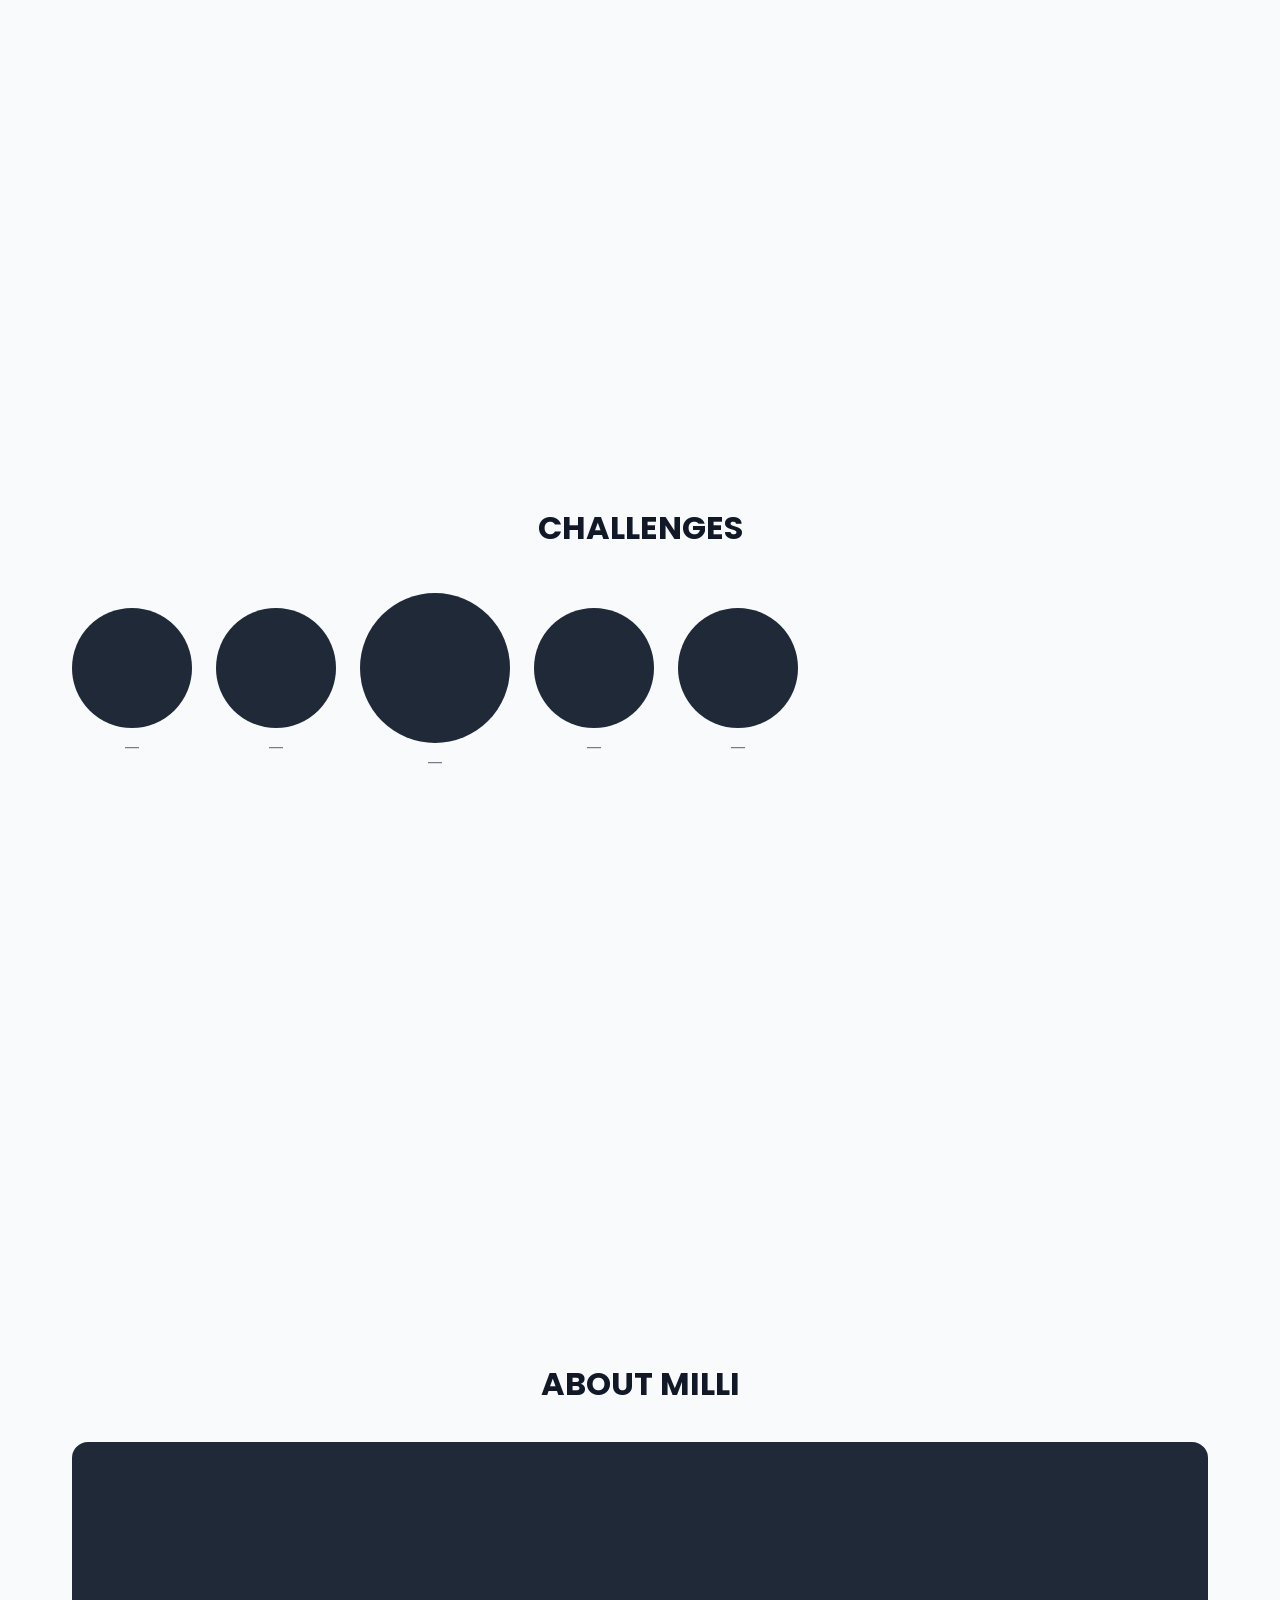
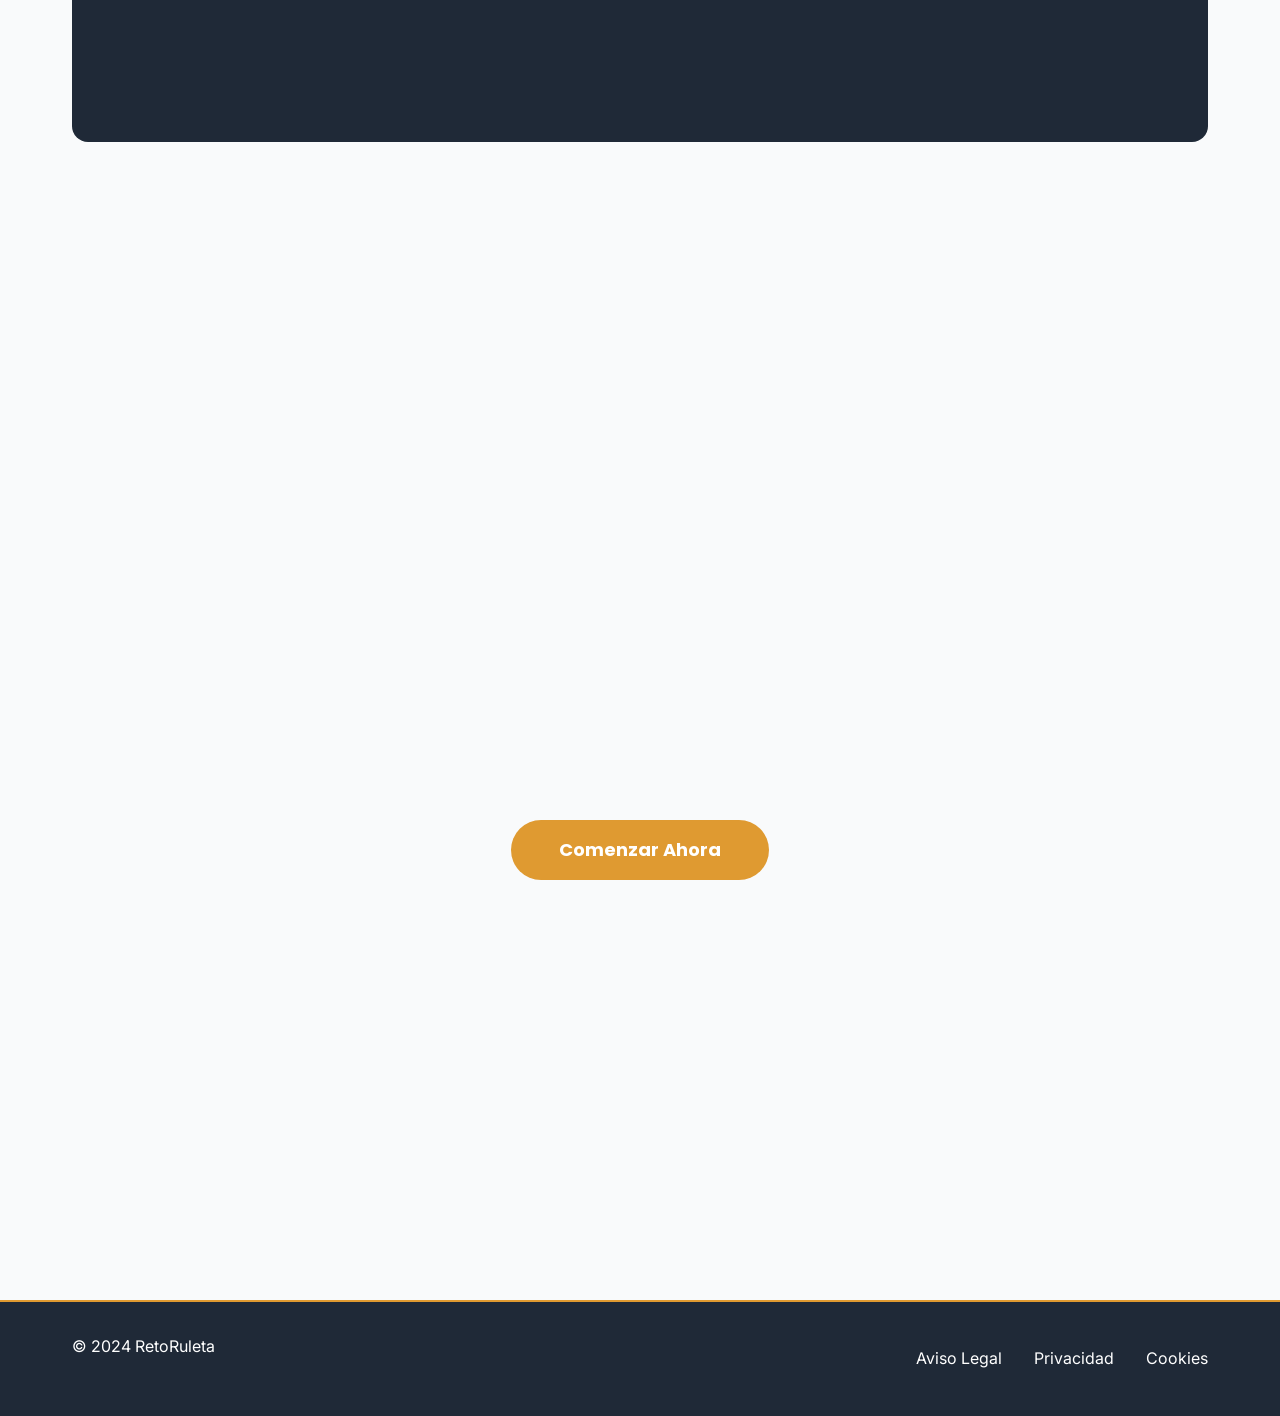
==== commit 9e3da222: "add personality test application with HTML, CSS, and JavaScript" ====
--- a/index.html
+++ b/index.html
@@ -9,36 +9,30 @@
 </head>
 <body>
 
-<!-- HEADER -->
-<header class="header">
-    <div class="container">
-        <div class="header__logo">
-            <a href="index.html" class="logo">
-                <span class="logo-text">RetoRuleta</span>
-            </a>
+<section class="hero">
+    <header class="header">
+        <div class="container">
+            <div class="header__logo">
+                <a href="index.html" class="logo">
+                    <span class="logo-icon">🎡</span>
+                    <span class="logo-text">RetoRuleta</span>
+                </a>
+            </div>
+            <nav class="nav">
+                <a href="comunidad.html" class="nav-link">Community</a>
+                <a href="ruleta.html" class="nav-link">Challenges</a>
+                <a href="about.html" class="nav-link">About Milli</a>
+                <a href="#" class="nav-link">Social Media</a>
+            </nav>
         </div>
-        <nav class="nav">
-            <a href="comunidad.html" class="nav-link active">Community</a>
-            <a href="ruleta.html" class="nav-link">Challenges</a>
-            <a href="about.html" class="nav-link">About Milli</a>
-            <a href="contacto.html" class="nav-link">Contact</a>
-            <a href="#" class="nav-link">Social Media</a>
-        </nav>
-    </div>
-</header>
-
-<!-- HERO -->
-<section class="hero">
-    <div class="hero__media">
-        <div class="hero__image-placeholder"></div>
-    </div>
-    <div class="hero__scroll-indicator">
+    </header>
+    <a class="hero__scroll-indicator" href="#main-content">
         <span>↓</span>
-    </div>
+    </a>
 </section>
 
 <!-- COMMUNITY SECTION -->
-<section class="section-community">
+<section id="main-content" class="section-community">
     <div class="container">
         <h2 class="section-title">COMMUNITY</h2>
         <a href="comunidad.html" class="btn btn-outline btn-sm">JOIN</a>
@@ -57,7 +51,7 @@
 </section>
 
 <!-- CHALLENGES SECTION -->
-<section class="section-challenges">
+<section id="main-content" class="section-challenges">
     <div class="container">
         <h2 class="section-title">CHALLENGES</h2>
         <div class="challenges-row">
--- a/css/main.css
+++ b/css/main.css
@@ -83,7 +83,10 @@
 .header {
     background: transparent;
     color: var(--text-dark);
-    position: relative;
+    position: absolute;
+    top: 0;
+    left: 0;
+    right: 0;
     z-index: 100;
 }
 
@@ -815,6 +818,8 @@
     color: white;
     animation: bounce 1.5s infinite;
     z-index: 2;
+    text-decoration: none;
+    cursor: pointer;
 }
 
 @keyframes bounce {
@@ -1102,54 +1107,51 @@
 
 /* --- About page --- */
 .about-main-image {
-    padding: var(--spacing-lg) 0;
+    width: 100%;
 }
 
 .about__image-large-placeholder {
     width: 100%;
-    height: 380px;
+    height: 320px;
     background: var(--dark-bg);
-    border-radius: var(--radius-lg);
 }
 
 .about-bento {
-    padding: var(--spacing-xl) 0;
+    padding: var(--spacing-xl) var(--spacing-md);
 }
 
 .bento-grid {
     display: grid;
-    grid-template-columns: repeat(3, 1fr);
-    grid-template-rows: auto auto;
+    grid-template-columns: 2fr 1fr;
+    grid-template-rows: auto auto auto;
     gap: var(--spacing-md);
 }
 
 .bento-block {
-    border-radius: var(--radius-lg);
+    border-radius: var(--radius-md);
     overflow: hidden;
-    background: white;
-    box-shadow: 0 2px 12px rgba(0,0,0,0.06);
+    background: var(--dark-bg);
 }
 
 .bento__placeholder {
-    background: var(--dark-bg);
     width: 100%;
     height: 100%;
-    min-height: 80px;
-}
-
-.bento-block--wide {
-    grid-column: span 3;
-    height: 60px;
-}
-
-.bento-block--medium {
-    grid-column: span 2;
+    background: var(--dark-bg);
+}
+
+/* Fila 1: ancho completo */
+.bento-block--full {
+    grid-column: 1 / -1;
     height: 80px;
 }
 
+/* Fila 2 y 3: grande + pequeño */
+.bento-block--large {
+    height: 160px;
+}
+
 .bento-block--small {
-    grid-column: span 1;
-    height: 80px;
+    height: 160px;
 }
 
 .about-contact {
@@ -1299,3 +1301,338 @@
         justify-content: center;
     }
 }
+
+/* ============================================
+   FONDO PÁGINA PRINCIPAL (todas las secciones excepto hero)
+   ============================================ */
+.section-community,
+.section-challenges,
+.section-about,
+.section-cta,
+.footer {
+    
+}
+
+/* ============================================
+   SECCIONES A PANTALLA COMPLETA - PÁGINA PRINCIPAL
+   ============================================ */
+.section-community,
+.section-challenges,
+.section-about,
+.section-cta {
+    min-height: 100vh;
+    display: flex;
+    align-items: center;
+}
+
+.section-community .container,
+.section-challenges .container,
+.section-about .container,
+.section-cta .container {
+    width: 100%;
+}
+
+/* Título community centrado */
+.section-community {
+    text-align: center;
+}
+
+.section-community .section-title {
+    text-align: center;
+    width: 100%;
+}
+
+/* ============================================
+   H1 EN HERO - CENTRADO ABAJO (páginas internas)
+   ============================================ */
+.hero__title {
+    position: absolute;
+    bottom: 5rem;
+    left: 0;
+    right: 0;
+    text-align: center;
+    z-index: 2;
+}
+
+.hero__title .page-title {
+    color: white;
+    font-size: clamp(3rem, 8vw, 7rem);
+    font-weight: 800;
+    line-height: 1;
+    text-shadow: 0 2px 12px rgba(0,0,0,0.25);
+}
+
+/* ============================================
+   SECCIÓN RULETAS
+   ============================================ */
+.section-ruletas {
+    position: relative;
+    height: 200vh;
+    overflow: hidden;
+    background: #1a1a1a;
+}
+
+.ruletas-scatter {
+    position: relative;
+    width: 100%;
+    height: 100%;
+}
+
+.ruleta-item {
+    position: absolute;
+    display: flex;
+    flex-direction: column;
+    align-items: center;
+    gap: 0.75rem;
+}
+
+.ruleta-canvas {
+    display: block;
+    cursor: pointer;
+}
+
+.ruleta-btn {
+    background: #df9a31;
+    border: none;
+    border-radius: var(--radius-full);
+    padding: 0.5rem 1.6rem;
+    font-size: 1.1rem;
+    cursor: pointer;
+    font-weight: 700;
+    color: white;
+    transition: transform var(--transition-fast);
+}
+
+.ruleta-btn:hover {
+    transform: scale(1.08);
+}
+
+.ruleta-result {
+    font-weight: 700;
+    font-size: 1rem;
+    color: white;
+    text-align: center;
+    max-width: 280px;
+    min-height: 1.2em;
+    text-shadow: 0 1px 4px rgba(0,0,0,0.4);
+}
+
+.ruleta-tema {
+    font-family: var(--font-family-heading);
+    font-weight: 700;
+    font-size: 1.1rem;
+    color: white;
+    text-transform: uppercase;
+    letter-spacing: 0.06em;
+    text-shadow: 0 1px 6px rgba(0,0,0,0.4);
+}
+
+@media (max-width: 768px) {
+    .section-ruletas {
+        height: auto;
+        min-height: 100vh;
+    }
+    .ruletas-scatter {
+        position: relative;
+        display: flex;
+        flex-direction: column;
+        align-items: center;
+        gap: 3rem;
+        padding: 3rem 1rem;
+    }
+    .ruleta-item {
+        position: relative !important;
+        top: auto !important;
+        left: auto !important;
+        right: auto !important;
+        bottom: auto !important;
+        transform: none !important;
+    }
+}
+
+/* ============================================
+   SECCIÓN AUTH - LOGIN / REGISTRO
+   ============================================ */
+.section-auth {
+    height: 100vh;
+    display: flex;
+    align-items: center;
+    padding: var(--spacing-md) 0;
+    
+    overflow: hidden;
+}
+
+.auth-box {
+    max-width: 720px;
+    width: 100%;
+    margin: 0 auto;
+    background: white;
+    border-radius: var(--radius-lg);
+    overflow: hidden;
+    box-shadow: 0 8px 40px rgba(0,0,0,0.15);
+    min-height: 520px;
+    display: flex;
+    flex-direction: column;
+}
+
+.auth-tabs {
+    display: flex;
+}
+
+.auth-tab {
+    flex: 1;
+    padding: 0.6rem;
+    background: #f3f3f3;
+    border: none;
+    font-family: var(--font-family-heading);
+    font-size: var(--font-size-sm);
+    font-weight: 700;
+    text-transform: uppercase;
+    letter-spacing: 0.05em;
+    cursor: pointer;
+    color: var(--text-light);
+    transition: all var(--transition-fast);
+    border-bottom: 3px solid transparent;
+}
+
+.auth-tab.active {
+    background: white;
+    color: #df9a31;
+    border-bottom: 3px solid #df9a31;
+}
+
+.auth-form {
+    padding: var(--spacing-md) var(--spacing-lg) 0.5rem;
+    display: flex;
+    flex-direction: column;
+    gap: 0.5rem;
+    flex: 1;
+}
+
+.auth-form--hidden {
+    display: none;
+}
+
+.auth-title {
+    font-family: var(--font-family-heading);
+    font-size: var(--font-size-xl);
+    font-weight: 800;
+    color: var(--text-dark);
+    margin: 0;
+}
+
+.auth-subtitle {
+    color: var(--text-light);
+    font-size: var(--font-size-sm);
+    margin: 0;
+}
+
+.form-row {
+    display: flex;
+    justify-content: space-between;
+    align-items: center;
+}
+
+.form-check {
+    display: flex;
+    align-items: center;
+    gap: 0.5rem;
+    font-size: var(--font-size-sm);
+    color: var(--text-light);
+}
+
+.form-check a {
+    color: #df9a31;
+    text-decoration: none;
+}
+
+.auth-forgot {
+    font-size: var(--font-size-sm);
+    color: #df9a31;
+    text-decoration: none;
+}
+
+.auth-forgot:hover {
+    color: #704b93;
+}
+
+.btn-auth {
+    width: 100%;
+    padding: 0.6rem;
+    background: #df9a31;
+    color: white;
+    border: none;
+    border-radius: var(--radius-md);
+    font-family: var(--font-family-heading);
+    font-size: var(--font-size-base);
+    font-weight: 700;
+    cursor: pointer;
+    transition: background var(--transition-fast);
+    text-transform: uppercase;
+    letter-spacing: 0.05em;
+}
+
+.btn-auth:hover {
+    background: #704b93;
+}
+
+.auth-switch {
+    text-align: center;
+    font-size: var(--font-size-sm);
+    color: var(--text-light);
+    margin: 0 0 0.25rem;
+}
+
+.auth-switch a {
+    color: #df9a31;
+    text-decoration: none;
+    font-weight: 600;
+}
+
+.auth-switch a:hover {
+    color: #704b93;
+}
+
+.auth-feedback {
+    margin: 0 var(--spacing-lg) 0.4rem;
+    padding: var(--spacing-sm) var(--spacing-md);
+    border-radius: var(--radius-md);
+    font-size: var(--font-size-sm);
+    font-weight: 600;
+    text-align: center;
+    min-height: 1em;
+}
+
+.auth-feedback--error {
+    background: #fee2e2;
+    color: #dc2626;
+}
+
+.auth-feedback--ok {
+    background: #dcfce7;
+    color: #16a34a;
+}
+
+/* Fondo hero página Community */
+.hero--community {
+    background-image: url('../assets/fondo_community.jpg');
+    background-size: cover;
+    background-position: center;
+    background-repeat: no-repeat;
+}
+
+/* Fondo hero página Ruleta */
+.hero--ruleta {
+    background-image: url('../assets/fondo_ruleta.jpg');
+    background-size: cover;
+    background-position: center;
+    background-repeat: no-repeat;
+}
+
+/* Fondo hero página About */
+.hero--about {
+    background-image: url('../assets/fondo_about.jpg');
+    background-size: cover;
+    background-position: center;
+    background-repeat: no-repeat;
+}
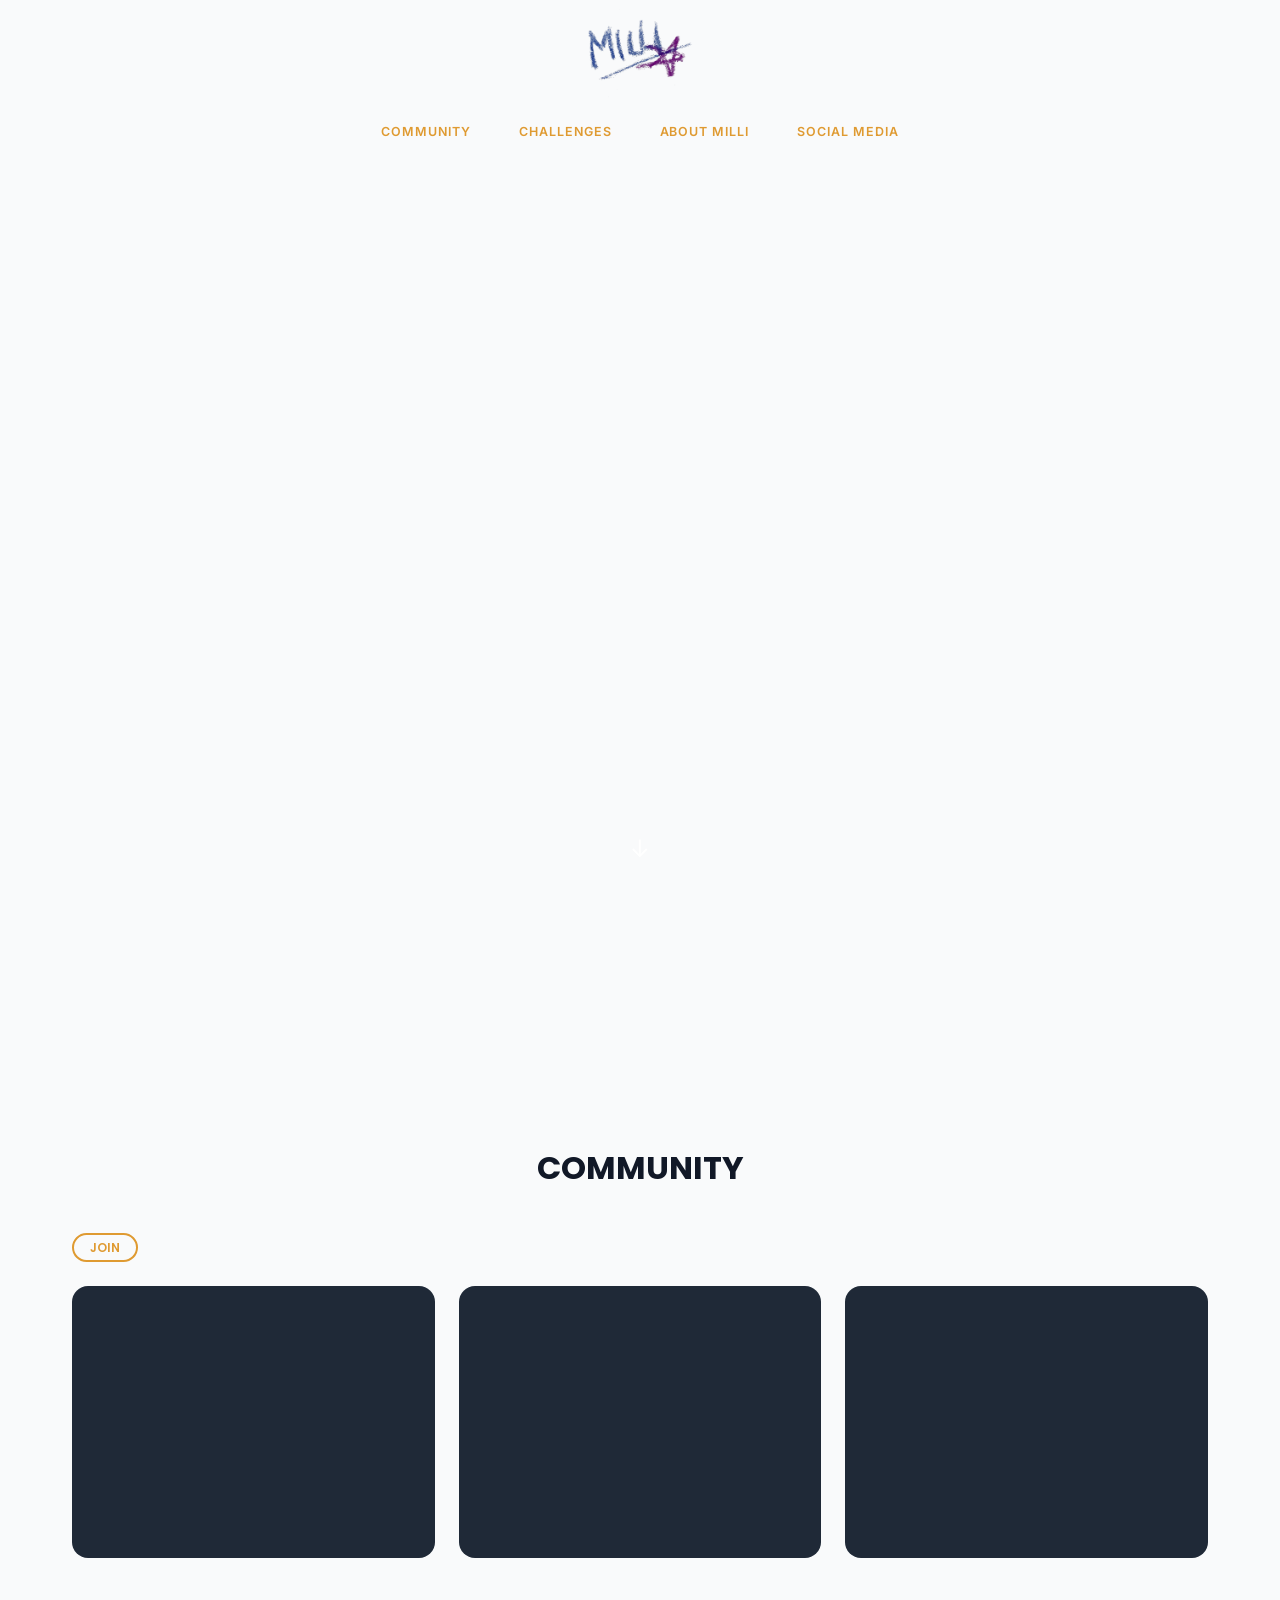
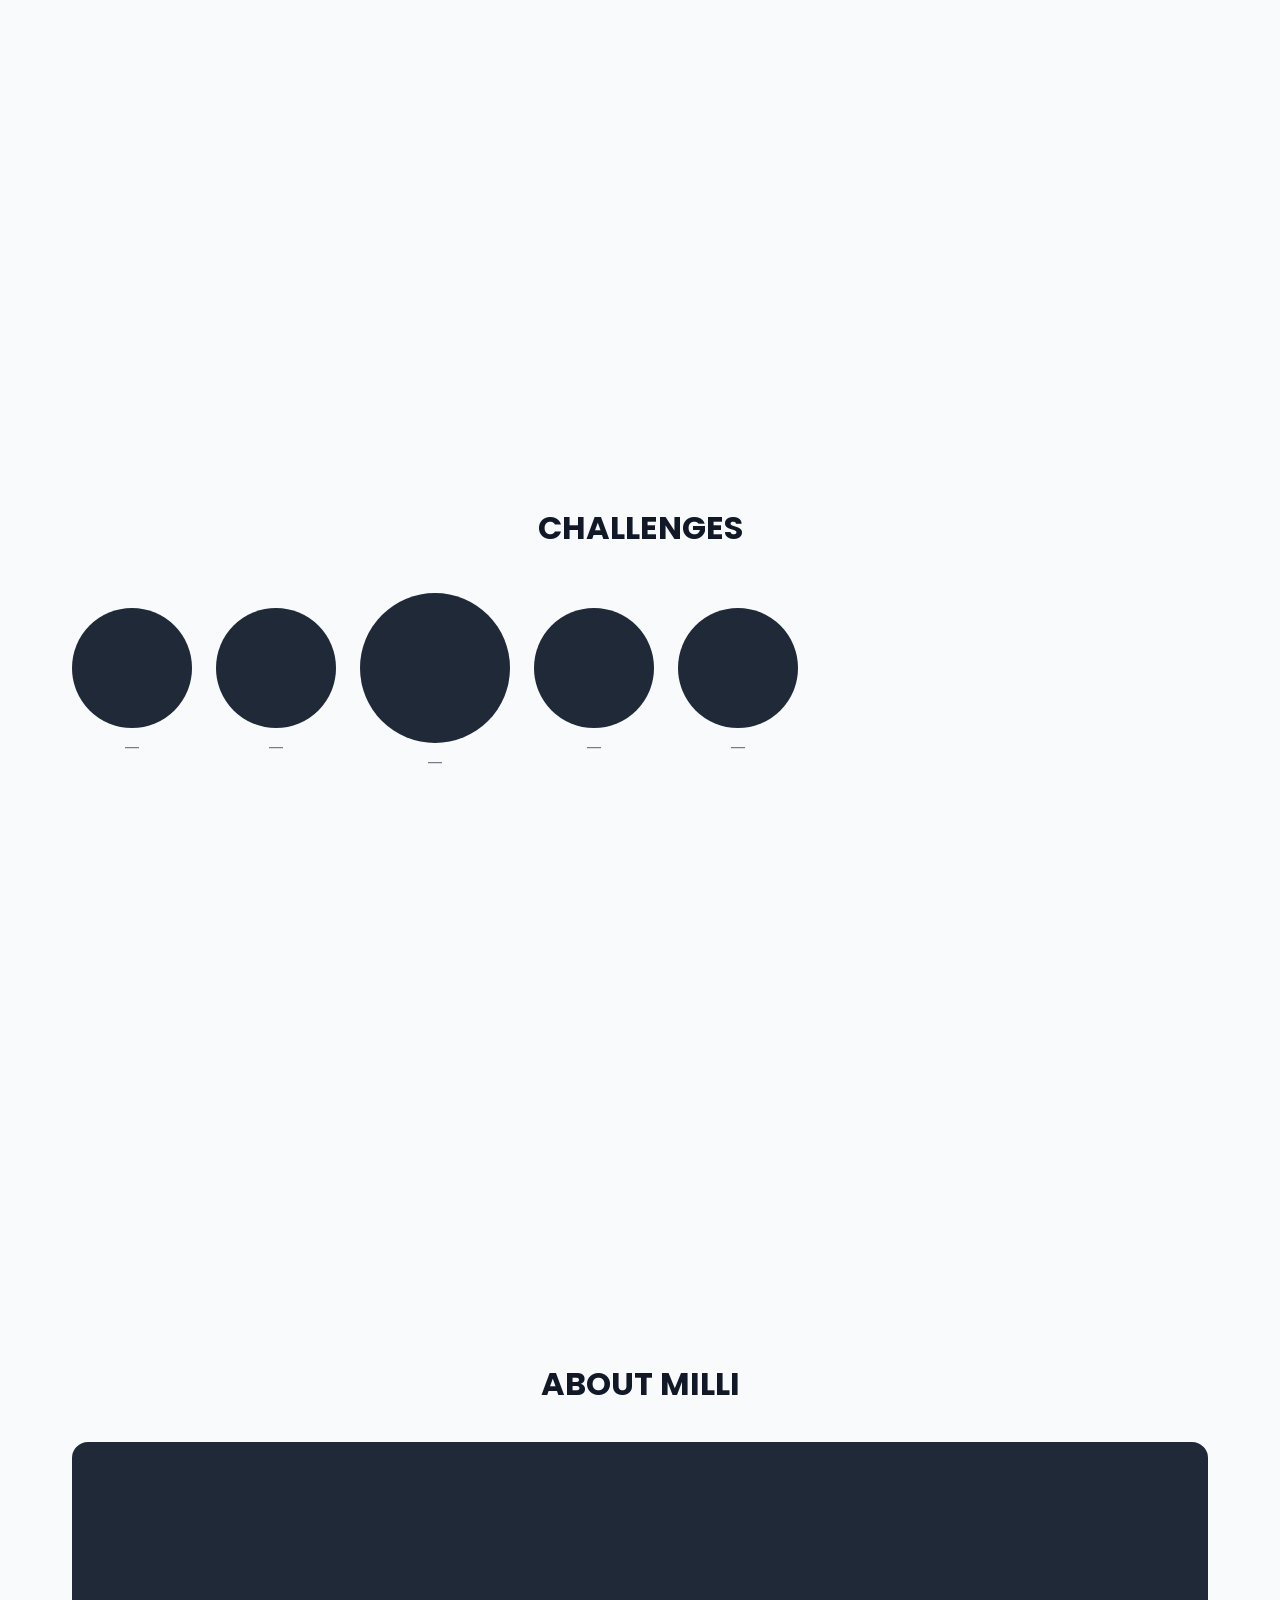
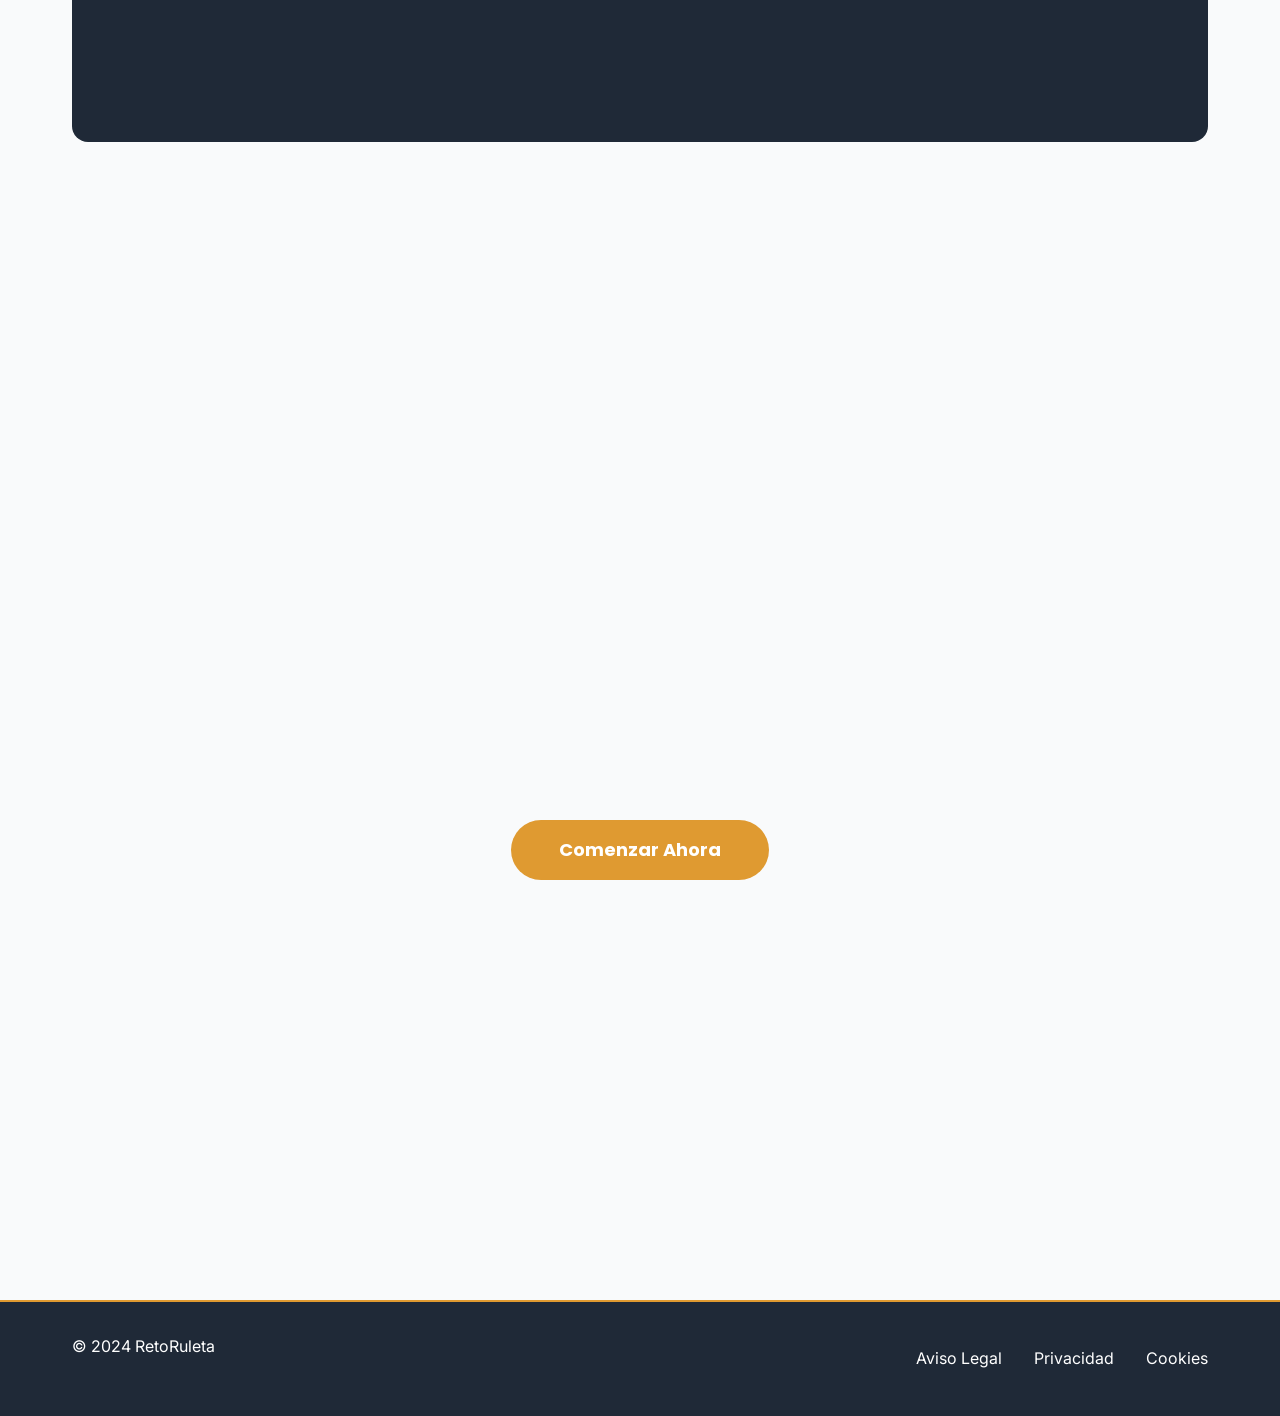
==== commit e7a61c6e: "add personality test application with HTML, CSS, and JavaScript" ====
--- a/index.html
+++ b/index.html
@@ -13,16 +13,13 @@
     <header class="header">
         <div class="container">
             <div class="header__logo">
-                <a href="index.html" class="logo">
-                    <span class="logo-icon">🎡</span>
-                    <span class="logo-text">RetoRuleta</span>
-                </a>
+                <a href="index.html" class="logo"><img src="assets/milli_logo.png" alt="Milli" class="header-logo-img"></a>
             </div>
             <nav class="nav">
                 <a href="comunidad.html" class="nav-link">Community</a>
                 <a href="ruleta.html" class="nav-link">Challenges</a>
                 <a href="about.html" class="nav-link">About Milli</a>
-                <a href="#" class="nav-link">Social Media</a>
+                <a href="socialmedia.html" class="nav-link">Social Media</a>
             </nav>
         </div>
     </header>
--- a/css/main.css
+++ b/css/main.css
@@ -94,7 +94,7 @@
     display: flex;
     flex-direction: column;
     align-items: center;
-    padding-top: var(--spacing-lg);
+    padding-top: var(--spacing-xs);
     padding-bottom: 0;
 }
 
@@ -102,7 +102,7 @@
 .header__logo {
     display: flex;
     justify-content: center;
-    margin-bottom: var(--spacing-md);
+    margin-bottom: var(--spacing-xs);
 }
 
 .logo {
@@ -1366,88 +1366,119 @@
    SECCIÓN RULETAS
    ============================================ */
 .section-ruletas {
+    height: 100vh;
+    display: flex;
+    flex-direction: column;
+    align-items: center;
+    justify-content: center;
+    background-image: url('../assets/fondo_pag_principal.jpg');
+    background-size: cover;
+    background-position: center;
+    overflow: hidden;
+}
+
+.ruletas-grid {
+    display: flex;
+    flex-direction: row;
+    justify-content: center;
+    align-items: center;
+    gap: 2rem;
+    width: 100%;
+    padding: 0 2rem;
+}
+
+.ruleta-item {
+    display: flex;
+    flex-direction: column;
+    align-items: center;
+    gap: var(--spacing-sm);
+}
+
+.ruleta-wrap {
     position: relative;
-    height: 200vh;
-    overflow: hidden;
-    background: #1a1a1a;
-}
-
-.ruletas-scatter {
-    position: relative;
+    width: 280px;
+    height: 280px;
+}
+
+.ruleta-canvas {
+    position: absolute;
+    top: 50%;
+    left: 50%;
+    transform: translate(-50%, -50%);
+    width: 78%;
+    height: 78%;
+    border-radius: 50%;
+}
+
+.ruleta-contorno {
+    position: absolute;
+    top: 0;
+    left: 0;
     width: 100%;
     height: 100%;
-}
-
-.ruleta-item {
+    z-index: 2;
+    pointer-events: none;
+}
+
+.ruleta-result-overlay {
     position: absolute;
-    display: flex;
-    flex-direction: column;
-    align-items: center;
-    gap: 0.75rem;
-}
-
-.ruleta-canvas {
+    top: 50%;
+    left: 50%;
+    transform: translate(-50%, -50%) !important;
+    z-index: 10;
+    background: rgba(0,0,0,0.82);
+    border-radius: var(--radius-md);
+    padding: 0.75rem 1rem;
+    font-weight: 700;
+    font-size: 1rem;
+    color: #ffffff !important;
+    text-align: center;
+    width: 75%;
+    display: none;
+    box-shadow: 0 4px 20px rgba(0,0,0,0.4);
+    cursor: pointer;
+    border: 2px solid rgba(255,255,255,0.3);
+}
+
+.ruleta-result-overlay.visible {
     display: block;
-    cursor: pointer;
 }
 
 .ruleta-btn {
-    background: #df9a31;
+    background: #704b93;
     border: none;
     border-radius: var(--radius-full);
     padding: 0.5rem 1.6rem;
-    font-size: 1.1rem;
+    font-size: 1rem;
     cursor: pointer;
     font-weight: 700;
     color: white;
-    transition: transform var(--transition-fast);
+    transition: background var(--transition-fast), transform var(--transition-fast);
 }
 
 .ruleta-btn:hover {
-    transform: scale(1.08);
-}
-
-.ruleta-result {
+    background: #df9a31;
+    transform: scale(1.05);
+}
+
+.ruleta-tema {
+    font-family: var(--font-family-heading);
     font-weight: 700;
     font-size: 1rem;
-    color: white;
-    text-align: center;
-    max-width: 280px;
-    min-height: 1.2em;
-    text-shadow: 0 1px 4px rgba(0,0,0,0.4);
-}
-
-.ruleta-tema {
-    font-family: var(--font-family-heading);
-    font-weight: 700;
-    font-size: 1.1rem;
     color: white;
     text-transform: uppercase;
     letter-spacing: 0.06em;
     text-shadow: 0 1px 6px rgba(0,0,0,0.4);
 }
 
-@media (max-width: 768px) {
-    .section-ruletas {
-        height: auto;
-        min-height: 100vh;
-    }
-    .ruletas-scatter {
-        position: relative;
-        display: flex;
-        flex-direction: column;
-        align-items: center;
-        gap: 3rem;
-        padding: 3rem 1rem;
-    }
-    .ruleta-item {
-        position: relative !important;
-        top: auto !important;
-        left: auto !important;
-        right: auto !important;
-        bottom: auto !important;
-        transform: none !important;
-    }
+@media (max-width: 900px) {
+    .ruletas-grid { grid-template-columns: repeat(2, 1fr); }
+}
+
+@media (max-width: 600px) {
+    .section-ruletas { height: auto; padding: var(--spacing-xl) 0; }
+    .ruletas-grid { grid-template-columns: 1fr; }
+    .ruleta-wrap { width: 240px; height: 240px; }
 }
 
 /* ============================================
@@ -1636,3 +1667,471 @@
     background-position: center;
     background-repeat: no-repeat;
 }
+
+/* ============================================
+   PÁGINA SOCIAL MEDIA
+   ============================================ */
+.hero--socialmedia {
+    background: #704b93;
+}
+
+.section-socialmedia {
+    min-height: 100vh;
+    padding: var(--spacing-2xl) 0;
+    display: flex;
+    align-items: center;
+    background-image: url('../assets/fondo_pag_principal.jpg');
+    background-size: cover;
+    background-position: center;
+    background-attachment: fixed;
+}
+
+.sm-grid {
+    display: grid;
+    grid-template-columns: repeat(3, 1fr);
+    gap: var(--spacing-lg);
+}
+
+.sm-card {
+    display: flex;
+    flex-direction: column;
+    align-items: center;
+    text-align: center;
+    padding: var(--spacing-xl) var(--spacing-lg);
+    border-radius: var(--radius-lg);
+    background: white;
+    text-decoration: none;
+    color: var(--text-dark);
+    transition: transform var(--transition-fast);
+    gap: var(--spacing-sm);
+}
+
+.sm-card:hover {
+    transform: translateY(-6px);
+}
+
+.sm-card__icon {
+    width: 80px;
+    height: 80px;
+    border-radius: 50%;
+    display: flex;
+    align-items: center;
+    justify-content: center;
+    margin-bottom: var(--spacing-sm);
+}
+
+.sm-card__name {
+    font-family: var(--font-family-heading);
+    font-size: var(--font-size-xl);
+    font-weight: 800;
+    margin: 0;
+}
+
+.sm-card__handle {
+    font-size: var(--font-size-sm);
+    color: var(--text-light);
+    margin: 0;
+    font-weight: 600;
+}
+
+.sm-card__desc {
+    font-size: var(--font-size-sm);
+    color: var(--text-light);
+    margin: 0;
+    line-height: 1.5;
+    flex: 1;
+}
+
+.sm-card__btn {
+    display: inline-block;
+    padding: 0.4rem 1.5rem;
+    border-radius: var(--radius-full);
+    font-weight: 700;
+    font-size: var(--font-size-sm);
+    color: white;
+    margin-top: var(--spacing-sm);
+}
+
+/* Colores por red */
+.sm-card--instagram .sm-card__icon { background: #e1306c; color: white; }
+.sm-card--instagram .sm-card__btn  { background: #e1306c; }
+
+.sm-card--tiktok .sm-card__icon { background: #010101; color: white; }
+.sm-card--tiktok .sm-card__btn  { background: #010101; }
+
+.sm-card--youtube .sm-card__icon { background: #ff0000; color: white; }
+.sm-card--youtube .sm-card__btn  { background: #ff0000; }
+
+.sm-card--twitter .sm-card__icon { background: #000000; color: white; }
+.sm-card--twitter .sm-card__btn  { background: #000000; }
+
+.sm-card--twitch .sm-card__icon { background: #9146ff; color: white; }
+.sm-card--twitch .sm-card__btn  { background: #9146ff; }
+
+.sm-card--spotify .sm-card__icon { background: #1db954; color: white; }
+.sm-card--spotify .sm-card__btn  { background: #1db954; }
+
+@media (max-width: 768px) {
+    .sm-grid {
+        grid-template-columns: 1fr 1fr;
+    }
+}
+
+@media (max-width: 480px) {
+    .sm-grid {
+        grid-template-columns: 1fr;
+    }
+}
+
+/* ============================================
+   PÁGINA SOCIAL MEDIA - LINKTREE
+   ============================================ */
+.section-linktree {
+    min-height: 100vh;
+    display: flex;
+    align-items: center;
+    justify-content: center;
+    padding: var(--spacing-2xl) var(--spacing-md);
+    background-image: url('../assets/fondo_pag_principal.jpg');
+    background-size: cover;
+    background-position: center;
+    background-attachment: fixed;
+}
+
+.linktree-wrap {
+    width: 100%;
+    max-width: 560px;
+    display: flex;
+    flex-direction: column;
+    align-items: center;
+    gap: var(--spacing-xl);
+}
+
+.linktree-avatar {
+    display: flex;
+    flex-direction: column;
+    align-items: center;
+    gap: var(--spacing-sm);
+}
+
+.linktree-avatar__circle {
+    width: 100px;
+    height: 100px;
+    border-radius: 50%;
+    background: #df9a31;
+    border: 4px solid white;
+}
+
+.linktree-name {
+    font-family: var(--font-family-heading);
+    font-size: var(--font-size-3xl);
+    font-weight: 800;
+    color: white;
+    margin: 0;
+    text-shadow: 0 2px 8px rgba(0,0,0,0.2);
+}
+
+.linktree-bio {
+    color: rgba(255,255,255,0.85);
+    font-size: var(--font-size-base);
+    margin: 0;
+    text-shadow: 0 1px 4px rgba(0,0,0,0.2);
+}
+
+.linktree-links {
+    width: 100%;
+    display: flex;
+    flex-direction: column;
+    gap: var(--spacing-md);
+}
+
+.linktree-btn {
+    display: flex;
+    align-items: center;
+    gap: var(--spacing-md);
+    padding: 1rem 1.5rem;
+    border-radius: var(--radius-full);
+    text-decoration: none;
+    font-family: var(--font-family-heading);
+    font-weight: 700;
+    font-size: var(--font-size-base);
+    color: white;
+    transition: transform var(--transition-fast), opacity var(--transition-fast);
+    position: relative;
+}
+
+.linktree-btn:hover {
+    transform: scale(1.03);
+    opacity: 0.92;
+}
+
+.linktree-btn__icon {
+    display: flex;
+    align-items: center;
+    flex-shrink: 0;
+}
+
+.linktree-btn__label {
+    flex: 1;
+    text-align: center;
+}
+
+.linktree-btn__arrow {
+    font-size: 1.1rem;
+    flex-shrink: 0;
+}
+
+/* Colores por red */
+.linktree-btn--instagram { background: #cd5796; }
+.linktree-btn--tiktok    { background: #1a1a1a; }
+.linktree-btn--youtube   { background: #cd5796; filter: hue-rotate(330deg) saturate(1.5); }
+.linktree-btn--spotify   { background: #98bc39; }
+.linktree-btn--apple     { background: #704b93; }
+
+/* ============================================
+   RULETAS - EFECTO FLOTANDO
+   ============================================ */
+@keyframes float-1 {
+    0%, 100% { transform: translateY(0px) rotate(-2deg); }
+    50%       { transform: translateY(-18px) rotate(2deg); }
+}
+@keyframes float-2 {
+    0%, 100% { transform: translateY(0px) rotate(1deg); }
+    50%       { transform: translateY(-24px) rotate(-1deg); }
+}
+@keyframes float-3 {
+    0%, 100% { transform: translateY(0px) rotate(-1deg); }
+    50%       { transform: translateY(-14px) rotate(3deg); }
+}
+@keyframes float-4 {
+    0%, 100% { transform: translateY(-8px) rotate(2deg); }
+    50%       { transform: translateY(-26px) rotate(-2deg); }
+}
+@keyframes float-5 {
+    0%, 100% { transform: translateY(0px) rotate(0deg); }
+    50%       { transform: translateY(-20px) rotate(-3deg); }
+}
+@keyframes float-6 {
+    0%, 100% { transform: translateY(-4px) rotate(-2deg); }
+    50%       { transform: translateY(-22px) rotate(1deg); }
+}
+
+.ruleta-item:nth-child(1) .ruleta-wrap { width: 340px; height: 340px; animation: float-1 4.2s ease-in-out infinite; }
+.ruleta-item:nth-child(2) .ruleta-wrap { width: 420px; height: 420px; animation: float-2 5.1s ease-in-out infinite; }
+.ruleta-item:nth-child(3) .ruleta-wrap { width: 360px; height: 360px; animation: float-3 3.8s ease-in-out infinite; }
+.section-ruletas:nth-of-type(2) .ruleta-item:nth-child(1) .ruleta-wrap { width: 400px; height: 400px; animation: float-4 4.7s ease-in-out infinite; }
+.section-ruletas:nth-of-type(2) .ruleta-item:nth-child(2) .ruleta-wrap { width: 350px; height: 350px; animation: float-5 3.5s ease-in-out infinite; }
+.section-ruletas:nth-of-type(2) .ruleta-item:nth-child(3) .ruleta-wrap { width: 380px; height: 380px; animation: float-6 4.9s ease-in-out infinite; }
+
+/* Logo imagen en Social Media */
+.linktree-logo-img {
+    max-width: 420px;
+    width: 100%;
+    object-fit: contain;
+}
+
+/* Logo imagen en header */
+.header-logo-img {
+    height: 90px;
+    width: auto;
+    object-fit: contain;
+    display: block;
+}
+
+/* ============================================
+   PÁGINAS LEGALES
+   ============================================ */
+.section-legal {
+    min-height: 100vh;
+    padding: var(--spacing-2xl) 0;
+    background-image: url('../assets/fondo_pag_principal.jpg');
+    background-size: cover;
+    background-position: center;
+    background-attachment: fixed;
+}
+
+.legal-content {
+    max-width: 780px;
+    margin: 0 auto;
+    background: white;
+    border-radius: var(--radius-lg);
+    padding: var(--spacing-2xl);
+    box-shadow: 0 4px 30px rgba(0,0,0,0.1);
+}
+
+.legal-content h2 {
+    font-family: var(--font-family-heading);
+    font-size: var(--font-size-xl);
+    font-weight: 700;
+    color: #df9a31;
+    margin: var(--spacing-xl) 0 var(--spacing-sm);
+    border-left: 4px solid #df9a31;
+    padding-left: var(--spacing-sm);
+}
+
+.legal-content h2:first-child {
+    margin-top: 0;
+}
+
+.legal-content p, .legal-content li {
+    color: var(--text-dark);
+    line-height: 1.8;
+    margin-bottom: var(--spacing-sm);
+}
+
+.legal-content ul {
+    padding-left: 1.5rem;
+}
+
+.legal-update {
+    margin-top: var(--spacing-xl) !important;
+    font-size: var(--font-size-sm);
+    color: var(--text-light) !important;
+    font-style: italic;
+}
+
+.cookies-manage {
+    margin-top: var(--spacing-xl);
+    padding: var(--spacing-lg);
+    background: #f9f9f9;
+    border-radius: var(--radius-md);
+    text-align: center;
+}
+
+/* Tabla de cookies */
+.cookies-table {
+    border-radius: var(--radius-md);
+    overflow: hidden;
+    border: 1px solid var(--border-color);
+    margin: var(--spacing-md) 0;
+}
+
+.cookies-row {
+    display: grid;
+    grid-template-columns: 1fr 1.5fr 2.5fr 1fr;
+    gap: 0;
+}
+
+.cookies-row > span {
+    padding: 0.75rem 1rem;
+    border-bottom: 1px solid var(--border-color);
+    border-right: 1px solid var(--border-color);
+    font-size: var(--font-size-sm);
+    color: var(--text-dark);
+}
+
+.cookies-row > span:last-child {
+    border-right: none;
+}
+
+.cookies-row--header > span {
+    background: #df9a31;
+    color: white;
+    font-weight: 700;
+}
+
+/* ============================================
+   BANNER COOKIES
+   ============================================ */
+.cookie-banner {
+    position: fixed;
+    bottom: 0;
+    left: 0;
+    right: 0;
+    z-index: 9999;
+    background: white;
+    border-top: 3px solid #df9a31;
+    box-shadow: 0 -4px 30px rgba(0,0,0,0.15);
+    transform: translateY(100%);
+    transition: transform 0.4s ease;
+}
+
+.cookie-banner.visible {
+    transform: translateY(0);
+}
+
+.cookie-content {
+    max-width: 1100px;
+    margin: 0 auto;
+    padding: 1.2rem 2rem;
+    display: flex;
+    align-items: center;
+    gap: 2rem;
+}
+
+.cookie-text {
+    flex: 1;
+}
+
+.cookie-text strong {
+    font-family: var(--font-family-heading);
+    font-size: var(--font-size-base);
+    font-weight: 700;
+    color: var(--text-dark);
+    display: block;
+    margin-bottom: 0.25rem;
+}
+
+.cookie-text p {
+    font-size: var(--font-size-sm);
+    color: var(--text-light);
+    margin: 0;
+    line-height: 1.5;
+}
+
+.cookie-buttons {
+    display: flex;
+    gap: 0.75rem;
+    flex-shrink: 0;
+}
+
+.cookie-btn {
+    padding: 0.5rem 1.2rem;
+    border-radius: var(--radius-full);
+    font-family: var(--font-family-heading);
+    font-size: var(--font-size-sm);
+    font-weight: 700;
+    cursor: pointer;
+    transition: all var(--transition-fast);
+    white-space: nowrap;
+}
+
+.cookie-btn--outline {
+    background: transparent;
+    border: 2px solid #704b93;
+    color: #704b93;
+}
+
+.cookie-btn--outline:hover {
+    background: #704b93;
+    color: white;
+}
+
+.cookie-btn--accept {
+    background: #df9a31;
+    border: 2px solid #df9a31;
+    color: white;
+}
+
+.cookie-btn--accept:hover {
+    background: #704b93;
+    border-color: #704b93;
+}
+
+@media (max-width: 768px) {
+    .cookie-content {
+        flex-direction: column;
+        gap: 1rem;
+        padding: 1rem;
+    }
+    .cookie-buttons {
+        width: 100%;
+        justify-content: center;
+    }
+    .cookies-row {
+        grid-template-columns: 1fr 1fr;
+    }
+    .legal-content {
+        padding: var(--spacing-lg);
+    }
+}
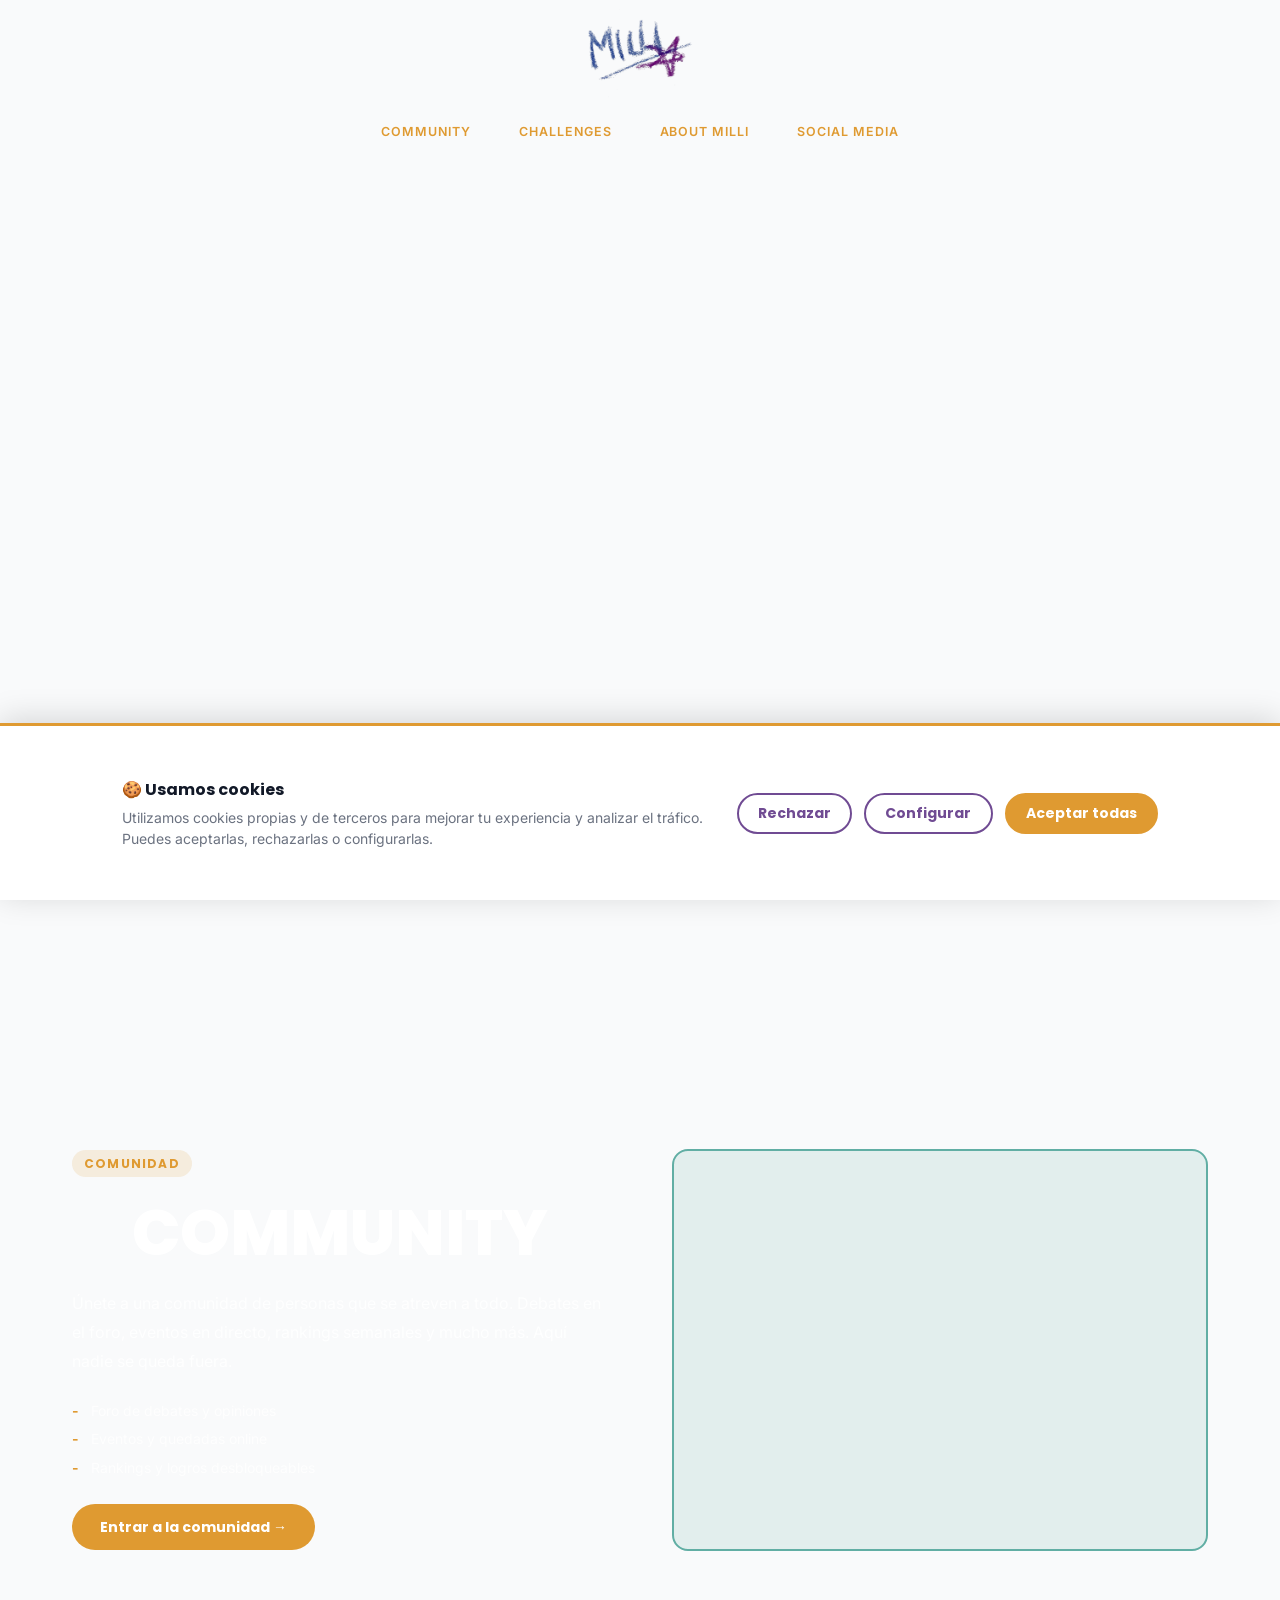
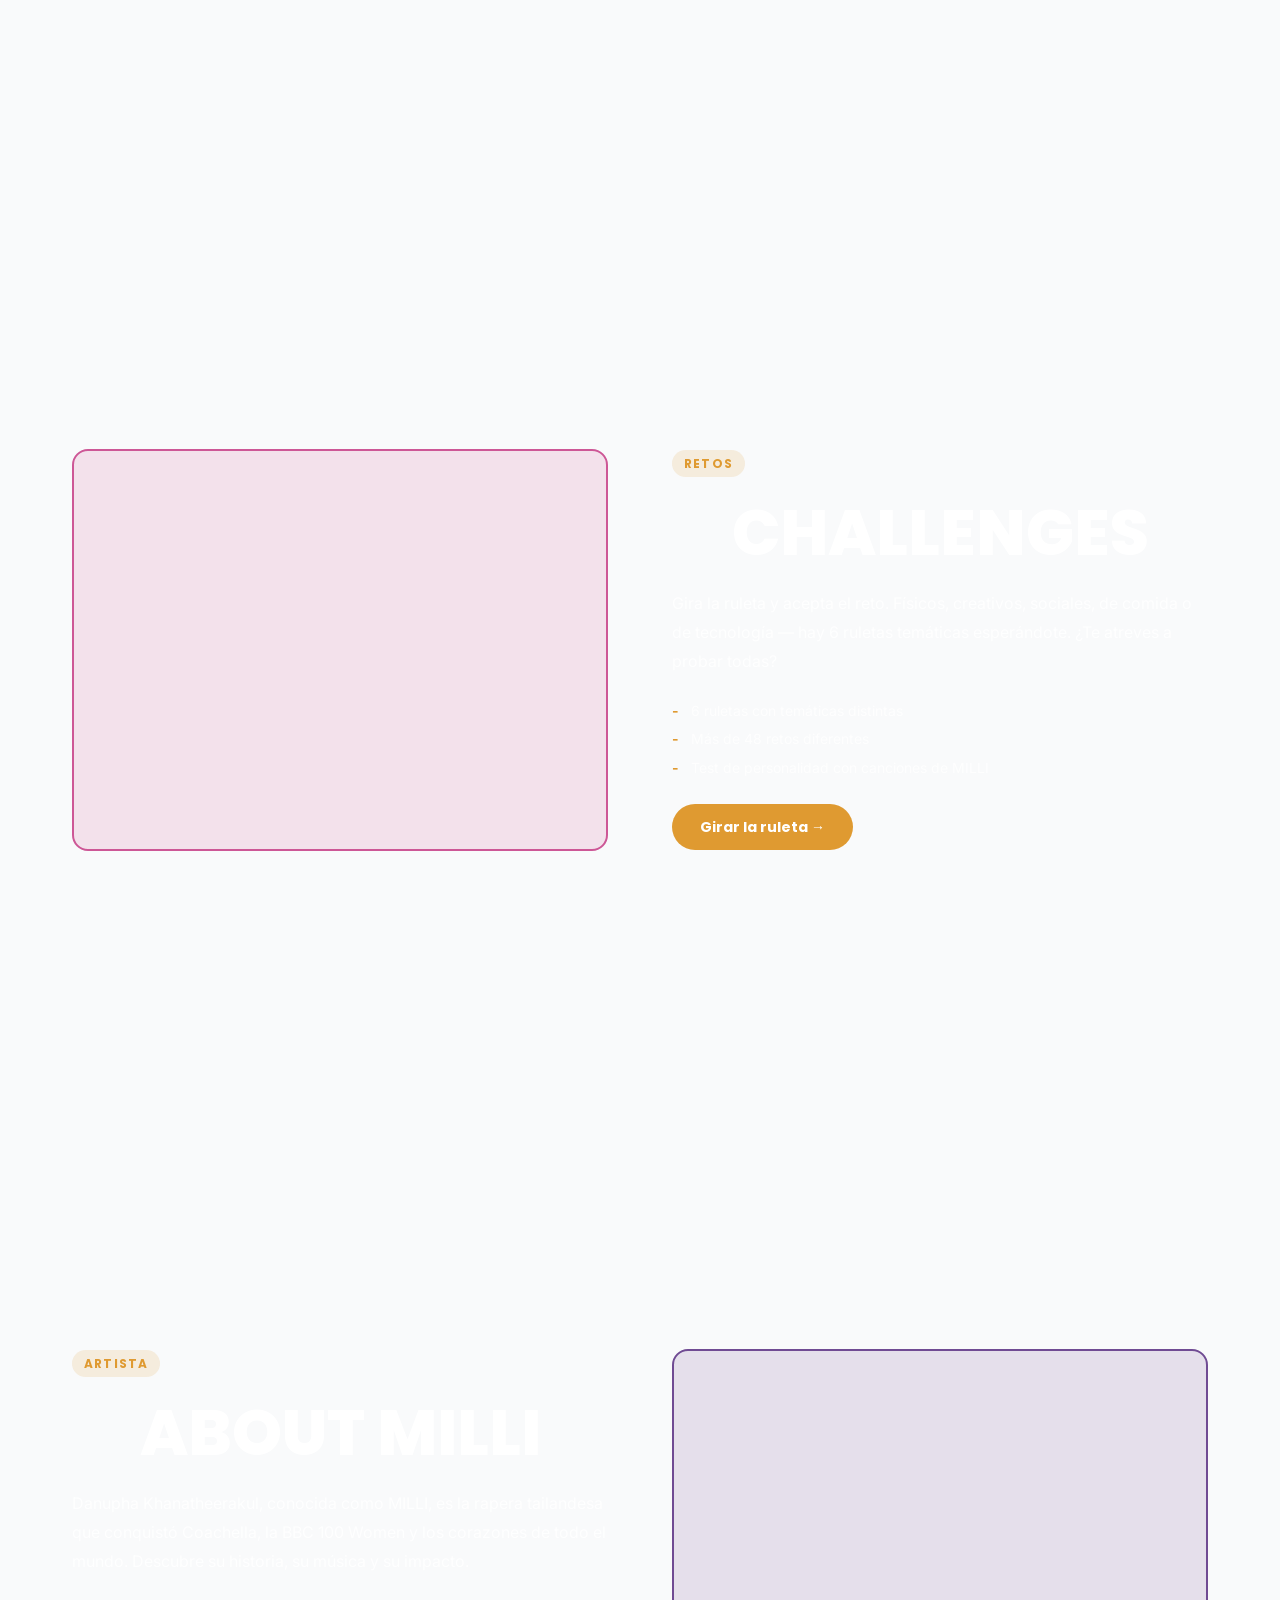
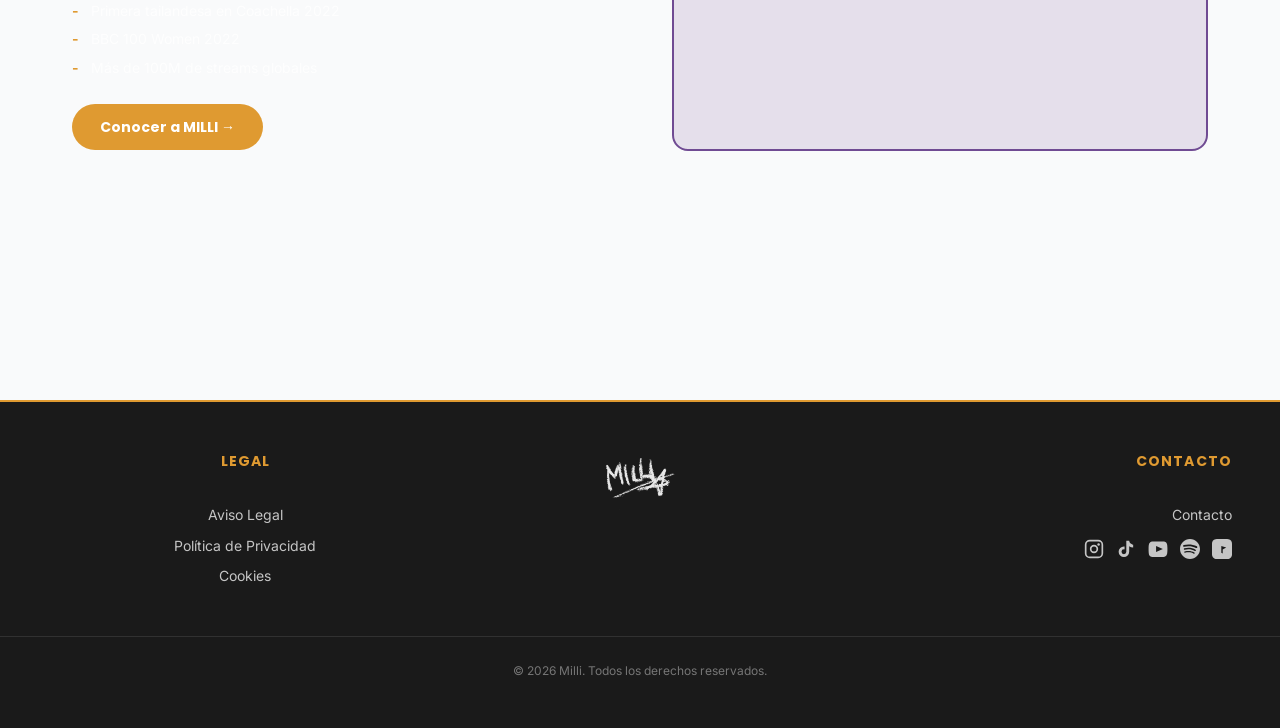
==== commit 7f8c25dc: "add personality test application with HTML, CSS, and JavaScript" ====
--- a/index.html
+++ b/index.html
@@ -9,113 +9,150 @@
 </head>
 <body>
 
-<section class="hero">
-    <header class="header">
+    <section class="hero">
+        <header class="header">
+            <div class="container">
+                <div class="header__logo">
+                    <a href="index.html" class="logo"><img src="assets/milli_logo.png" alt="Milli" class="header-logo-img"></a>
+                </div>
+                <nav class="nav">
+            <a href="comunidad.html" class="nav-link">Community</a>
+            <a href="ruleta.html" class="nav-link">Challenges</a>
+            <a href="about.html" class="nav-link">About Milli</a>
+            <a href="socialmedia.html" class="nav-link">Social Media</a>
+                </nav>
+            </div>
+        </header>
+        <a class="hero__scroll-indicator" href="#main-content">
+            <span>↓</span>
+        </a>
+    </section>
+
+    <!-- COMMUNITY SECTION -->
+    <section id="main-content" class="home-section home-section--community">
         <div class="container">
-            <div class="header__logo">
-                <a href="index.html" class="logo"><img src="assets/milli_logo.png" alt="Milli" class="header-logo-img"></a>
+            <div class="home-section__inner">
+                <div class="home-section__text">
+                    <span class="home-section__tag">Comunidad</span>
+                    <h2 class="home-section__title">COMMUNITY</h2>
+                    <p class="home-section__desc">Únete a una comunidad de personas que se atreven a todo. Debates en el foro, eventos en directo, rankings semanales y mucho más. Aquí nadie se queda fuera.</p>
+                    <ul class="home-section__list">
+                        <li>Foro de debates y opiniones</li>
+                        <li>Eventos y quedadas online</li>
+                        <li>Rankings y logros desbloqueables</li>
+                    </ul>
+                    <a href="comunidad.html" class="home-section__btn">Entrar a la comunidad →</a>
+                </div>
+                <div class="home-section__visual home-section__visual--community"></div>
             </div>
-            <nav class="nav">
-                <a href="comunidad.html" class="nav-link">Community</a>
-                <a href="ruleta.html" class="nav-link">Challenges</a>
-                <a href="about.html" class="nav-link">About Milli</a>
-                <a href="socialmedia.html" class="nav-link">Social Media</a>
-            </nav>
         </div>
-    </header>
-    <a class="hero__scroll-indicator" href="#main-content">
-        <span>↓</span>
-    </a>
-</section>
+    </section>
 
-<!-- COMMUNITY SECTION -->
-<section id="main-content" class="section-community">
-    <div class="container">
-        <h2 class="section-title">COMMUNITY</h2>
-        <a href="comunidad.html" class="btn btn-outline btn-sm">JOIN</a>
-        <div class="community-grid">
-            <div class="community-card">
-                <div class="card__image-placeholder"></div>
+    <!-- CHALLENGES SECTION -->
+    <section class="home-section home-section--challenges">
+        <div class="container">
+            <div class="home-section__inner home-section__inner--reverse">
+                <div class="home-section__text">
+                    <span class="home-section__tag">Retos</span>
+                    <h2 class="home-section__title">CHALLENGES</h2>
+                    <p class="home-section__desc">Gira la ruleta y acepta el reto. Físicos, creativos, sociales, de comida o de tecnología — hay 6 ruletas temáticas esperándote. ¿Te atreves a probar todas?</p>
+                    <ul class="home-section__list">
+                        <li>6 ruletas con temáticas distintas</li>
+                        <li>Más de 48 retos diferentes</li>
+                        <li>Test de personalidad con canciones de MILLI</li>
+                    </ul>
+                    <a href="ruleta.html" class="home-section__btn">Girar la ruleta →</a>
+                </div>
+                <div class="home-section__visual home-section__visual--challenges"></div>
             </div>
-            <div class="community-card">
-                <div class="card__image-placeholder"></div>
+        </div>
+    </section>
+
+    <!-- ABOUT MILLI SECTION -->
+    <section class="home-section home-section--about">
+        <div class="container">
+            <div class="home-section__inner">
+                <div class="home-section__text">
+                    <span class="home-section__tag">Artista</span>
+                    <h2 class="home-section__title">ABOUT MILLI</h2>
+                    <p class="home-section__desc">Danupha Khanatheerakul, conocida como MILLI, es la rapera tailandesa que conquistó Coachella, la BBC 100 Women y los corazones de todo el mundo. Descubre su historia, su música y su impacto.</p>
+                    <ul class="home-section__list">
+                        <li>Primera tailandesa en Coachella 2022</li>
+                        <li>BBC 100 Women 2022</li>
+                        <li>Más de 100M de streams globales</li>
+                    </ul>
+                    <a href="about.html" class="home-section__btn">Conocer a MILLI →</a>
+                </div>
+                <div class="home-section__visual home-section__visual--about"></div>
             </div>
-            <div class="community-card">
-                <div class="card__image-placeholder"></div>
+        </div>
+    </section>
+
+    <!-- FOOTER -->
+    <footer class="footer">
+        <div class="footer__inner">
+            <!-- Columna izquierda: legal -->
+            <div class="footer__col">
+                <p class="footer__heading">Legal</p>
+                <a href="aviso-legal.html">Aviso Legal</a>
+                <a href="privacidad.html">Política de Privacidad</a>
+                <a href="cookies.html">Cookies</a>
+            </div>
+
+            <!-- Centro: logo -->
+            <div class="footer__col footer__col--center">
+                <a href="index.html">
+                    <img src="assets/milli_logo.png" alt="Milli" class="footer__logo">
+                </a>
+            </div>
+
+            <!-- Columna derecha: contacto y redes -->
+            <div class="footer__col footer__col--right">
+                <p class="footer__heading">Contacto</p>
+                <a href="contacto.html">Contacto</a>
+                <div class="footer__social">
+                    <a href="https://www.instagram.com/phuckitol/?hl=es" target="_blank" aria-label="Instagram">
+                        <svg xmlns="http://www.w3.org/2000/svg" width="20" height="20" viewBox="0 0 24 24" fill="none" stroke="currentColor" stroke-width="2" stroke-linecap="round" stroke-linejoin="round"><rect x="2" y="2" width="20" height="20" rx="5"/><circle cx="12" cy="12" r="4"/><circle cx="17.5" cy="6.5" r="1.5" fill="currentColor" stroke="none"/></svg>
+                    </a>
+                    <a href="https://www.tiktok.com/@milliyormlenlaew?lang=es-419" target="_blank" aria-label="TikTok">
+                        <svg xmlns="http://www.w3.org/2000/svg" width="20" height="20" viewBox="0 0 24 24" fill="currentColor"><path d="M19.59 6.69a4.83 4.83 0 0 1-3.77-4.25V2h-3.45v13.67a2.89 2.89 0 0 1-2.88 2.5 2.89 2.89 0 0 1-2.89-2.89 2.89 2.89 0 0 1 2.89-2.89c.28 0 .54.04.79.1V9.01a6.33 6.33 0 0 0-.79-.05 6.34 6.34 0 0 0-6.34 6.34 6.34 6.34 0 0 0 6.34 6.34 6.34 6.34 0 0 0 6.33-6.34V8.69a8.18 8.18 0 0 0 4.78 1.52V6.75a4.85 4.85 0 0 1-1.01-.06z"/></svg>
+                    </a>
+                    <a href="https://www.youtube.com/channel/UCV_Y9Omqr0Zlwt3vJhbib9w" target="_blank" aria-label="YouTube">
+                        <svg xmlns="http://www.w3.org/2000/svg" width="20" height="20" viewBox="0 0 24 24" fill="currentColor"><path d="M23 7s-.3-1.9-1.2-2.7c-1.1-1.2-2.4-1.2-3-1.3C16.6 3 12 3 12 3s-4.6 0-6.8.1c-.6.1-1.9.1-3 1.3C1.3 5.2 1 7 1 7S.7 9.1.7 11.3v2c0 2.1.3 4.3.3 4.3s.3 1.9 1.2 2.7c1.1 1.2 2.6 1.1 3.3 1.2C7.3 21.7 12 21.7 12 21.7s4.6 0 6.8-.2c.6-.1 1.9-.1 3-1.3.9-.8 1.2-2.7 1.2-2.7s.3-2.1.3-4.3v-2C23.3 9.1 23 7 23 7zM9.7 15.5V8.4l8.1 3.6-8.1 3.5z"/></svg>
+                    </a>
+                    <a href="https://open.spotify.com/intl-es/artist/1eVPKI2R4NlX6P5FIuMXis" target="_blank" aria-label="Spotify">
+                        <svg xmlns="http://www.w3.org/2000/svg" width="20" height="20" viewBox="0 0 24 24" fill="currentColor"><path d="M12 0C5.4 0 0 5.4 0 12s5.4 12 12 12 12-5.4 12-12S18.66 0 12 0zm5.521 17.34c-.24.359-.66.48-1.021.24-2.82-1.74-6.36-2.101-10.561-1.141-.418.122-.779-.179-.899-.539-.12-.421.18-.78.54-.9 4.56-1.021 8.52-.6 11.64 1.32.42.18.479.659.301 1.02zm1.44-3.3c-.301.42-.841.6-1.262.3-3.239-1.98-8.159-2.58-11.939-1.38-.479.12-1.02-.12-1.14-.6-.12-.48.12-1.021.6-1.141C9.6 9.9 15 10.561 18.72 12.84c.361.181.54.78.241 1.2zm.12-3.36C15.24 8.4 8.82 8.16 5.16 9.301c-.6.179-1.2-.181-1.38-.721-.18-.601.18-1.2.72-1.381 4.26-1.26 11.28-1.02 15.721 1.621.539.3.719 1.02.419 1.56-.299.421-1.02.599-1.559.3z"/></svg>
+                    </a>
+                    <a href="https://music.apple.com/es/playlist/milli-imprescindibles/pl.f570f95bd34e48978a4f45f1392bc159" target="_blank" aria-label="Apple Music">
+                        <svg xmlns="http://www.w3.org/2000/svg" width="20" height="20" viewBox="0 0 24 24" fill="currentColor"><path d="M23.994 6.124a9.23 9.23 0 0 0-.24-2.19c-.317-1.31-1.062-2.31-2.18-3.043a5.022 5.022 0 0 0-1.877-.726 10.496 10.496 0 0 0-1.564-.15c-.05-.003-.096-.01-.15-.01H5.986c-.05 0-.096.007-.15.01a10.5 10.5 0 0 0-1.564.15 5.022 5.022 0 0 0-1.877.726C1.276 1.624.53 2.625.214 3.934A9.23 9.23 0 0 0 0 6.124v11.85a9.23 9.23 0 0 0 .24 2.19c.317 1.31 1.062 2.31 2.18 3.043a5.022 5.022 0 0 0 1.877.726 10.5 10.5 0 0 0 1.564.15c.05.003.096.01.15.01h12.02c.05 0 .096-.007.15-.01a10.5 10.5 0 0 0 1.564-.15 5.022 5.022 0 0 0 1.877-.726c1.118-.734 1.863-1.734 2.18-3.043a9.23 9.23 0 0 0 .214-2.19V6.124zm-6.9 3.99l-4.24 2.452v4.905l-1.68-.97V8.386l5.92 1.728z"/></svg>
+                    </a>
+                </div>
+            </div>
+        </div>
+        <div class="footer__bottom">
+            <p>&copy; 2026 Milli. Todos los derechos reservados.</p>
+        </div>
+    </footer>
+
+    <!-- Banner de Cookies -->
+    <div id="cookieBanner" class="cookie-banner">
+        <div class="cookie-content">
+            <div class="cookie-text">
+                <strong>🍪 Usamos cookies</strong>
+                <p>Utilizamos cookies propias y de terceros para mejorar tu experiencia y analizar el tráfico. Puedes aceptarlas, rechazarlas o configurarlas.</p>
+            </div>
+            <div class="cookie-buttons">
+                <button id="rejectCookies" class="cookie-btn cookie-btn--outline">Rechazar</button>
+                <button id="configCookies" class="cookie-btn cookie-btn--outline">Configurar</button>
+                <button id="acceptCookies" class="cookie-btn cookie-btn--accept">Aceptar todas</button>
             </div>
         </div>
     </div>
-</section>
-
-<!-- CHALLENGES SECTION -->
-<section id="main-content" class="section-challenges">
-    <div class="container">
-        <h2 class="section-title">CHALLENGES</h2>
-        <div class="challenges-row">
-            <a href="ruleta.html" class="challenge-circle">
-                <div class="circle__image-placeholder"></div>
-                <span class="circle__label">—</span>
-            </a>
-            <a href="ruleta.html" class="challenge-circle">
-                <div class="circle__image-placeholder"></div>
-                <span class="circle__label">—</span>
-            </a>
-            <a href="ruleta.html" class="challenge-circle challenge-circle--large">
-                <div class="circle__image-placeholder"></div>
-                <span class="circle__label">—</span>
-            </a>
-            <a href="ruleta.html" class="challenge-circle">
-                <div class="circle__image-placeholder"></div>
-                <span class="circle__label">—</span>
-            </a>
-            <a href="ruleta.html" class="challenge-circle">
-                <div class="circle__image-placeholder"></div>
-                <span class="circle__label">—</span>
-            </a>
         </div>
     </div>
-</section>
 
-<!-- ABOUT MILLI SECTION -->
-<section class="section-about">
-    <div class="container">
-        <h2 class="section-title">ABOUT MILLI</h2>
-        <div class="about__media">
-            <div class="about__image-placeholder"></div>
-        </div>
-    </div>
-</section>
-
-<!-- CTA -->
-<section class="section-cta">
-    <div class="container">
-        <a href="ruleta.html" class="btn btn-cta">Comenzar Ahora</a>
-    </div>
-</section>
-
-<!-- FOOTER -->
-<footer class="footer">
-    <div class="container footer__inner">
-        <p>&copy; 2024 RetoRuleta</p>
-        <div class="footer-links">
-            <a href="#">Aviso Legal</a>
-            <a href="#">Privacidad</a>
-            <a href="#">Cookies</a>
-        </div>
-    </div>
-</footer>
-
-<!-- Banner de Cookies -->
-<div id="cookieBanner" class="cookie-banner">
-    <div class="cookie-content">
-        <p>Utilizamos cookies para mejorar tu experiencia.</p>
-        <div class="cookie-buttons">
-            <button id="acceptCookies" class="btn btn-primary">Aceptar</button>
-            <button id="rejectCookies" class="btn btn-secondary">Rechazar</button>
-        </div>
-    </div>
-</div>
-
-<script src="js/main.js"></script>
+    <script src="js/cookies.js"></script>
+    <script src="js/backtotop.js"></script>
+    <script src="js/main.js"></script>
 </body>
-</html>+</html>
--- a/css/main.css
+++ b/css/main.css
@@ -1401,13 +1401,10 @@
 }
 
 .ruleta-canvas {
-    position: absolute;
-    top: 50%;
-    left: 50%;
-    transform: translate(-50%, -50%);
-    width: 78%;
-    height: 78%;
-    border-radius: 50%;
+    display: block;
+    width: 100%;
+    height: 100%;
+    /* canvas internal resolution set by JS */
 }
 
 .ruleta-contorno {
@@ -1418,6 +1415,7 @@
     height: 100%;
     z-index: 2;
     pointer-events: none;
+    object-fit: contain;
 }
 
 .ruleta-result-overlay {
@@ -1965,8 +1963,6 @@
     font-weight: 700;
     color: #df9a31;
     margin: var(--spacing-xl) 0 var(--spacing-sm);
-    border-left: 4px solid #df9a31;
-    padding-left: var(--spacing-sm);
 }
 
 .legal-content h2:first-child {
@@ -2042,12 +2038,14 @@
     background: white;
     border-top: 3px solid #df9a31;
     box-shadow: 0 -4px 30px rgba(0,0,0,0.15);
-    transform: translateY(100%);
+    transform: translateY(110%);
     transition: transform 0.4s ease;
+    display: none;
 }
 
 .cookie-banner.visible {
     transform: translateY(0);
+    display: block;
 }
 
 .cookie-content {
@@ -2135,3 +2133,815 @@
         padding: var(--spacing-lg);
     }
 }
+
+/* ============================================
+   FOOTER UNIFICADO
+   ============================================ */
+.footer {
+    background: #1a1a1a;
+    color: white;
+    padding: var(--spacing-xl) 0 0;
+}
+
+.footer__inner {
+    display: grid;
+    grid-template-columns: 1fr 1fr 1fr;
+    align-items: start;
+    gap: 0;
+    max-width: 100%;
+    margin: 0 auto;
+    padding: 0 var(--spacing-xl) var(--spacing-xl);
+}
+
+.footer__col {
+    display: flex;
+    flex-direction: column;
+    gap: 0.5rem;
+}
+
+.footer__col--center {
+    align-items: center;
+}
+
+.footer__col--right {
+    align-items: flex-end;
+}
+
+.footer__heading {
+    font-family: var(--font-family-heading);
+    font-size: var(--font-size-sm);
+    font-weight: 700;
+    text-transform: uppercase;
+    letter-spacing: 0.08em;
+    color: #df9a31;
+    margin-bottom: 0.25rem;
+}
+
+.footer__col a {
+    color: rgba(255,255,255,0.75);
+    text-decoration: none;
+    font-size: var(--font-size-sm);
+    transition: color var(--transition-fast);
+}
+
+.footer__col a:hover {
+    color: #df9a31;
+}
+
+.footer__logo {
+    height: 60px;
+    width: auto;
+    opacity: 0.9;
+    filter: brightness(0) invert(1);
+}
+
+.footer__social {
+    display: flex;
+    gap: 0.75rem;
+    margin-top: 0.25rem;
+}
+
+.footer__social a {
+    color: rgba(255,255,255,0.75);
+    display: flex;
+    align-items: center;
+    transition: color var(--transition-fast);
+}
+
+.footer__social a:hover {
+    color: #df9a31;
+}
+
+.footer__bottom {
+    border-top: 1px solid rgba(255,255,255,0.1);
+    text-align: center;
+    padding: var(--spacing-md);
+    font-size: var(--font-size-xs);
+    color: rgba(255,255,255,0.4);
+}
+
+@media (max-width: 768px) {
+    .footer__inner {
+        grid-template-columns: 1fr;
+        text-align: center;
+    }
+    .footer__col--center,
+    .footer__col--right {
+        align-items: center;
+    }
+    .footer__social {
+        justify-content: center;
+    }
+}
+
+/* Título h1 en páginas legales */
+.legal-page-title {
+    font-family: var(--font-family-heading);
+    font-size: clamp(2.5rem, 6vw, 5rem);
+    font-weight: 800;
+    color: white;
+    text-align: center;
+    padding: var(--spacing-2xl) 0 var(--spacing-lg);
+    text-shadow: 0 2px 12px rgba(0,0,0,0.2);
+}
+
+/* ============================================
+   BOTÓN VOLVER ARRIBA
+   ============================================ */
+.back-to-top {
+    position: fixed;
+    bottom: 2rem;
+    right: 2rem;
+    width: 48px;
+    height: 48px;
+    background: #df9a31;
+    color: white;
+    border: none;
+    border-radius: 50%;
+    font-size: 1.3rem;
+    cursor: pointer;
+    display: flex;
+    align-items: center;
+    justify-content: center;
+    z-index: 999;
+    opacity: 0;
+    transform: translateY(20px);
+    transition: opacity 0.3s ease, transform 0.3s ease, background 0.2s ease;
+    text-decoration: none;
+}
+
+.back-to-top.visible {
+    opacity: 1;
+    transform: translateY(0);
+}
+
+.back-to-top:hover {
+    background: #704b93;
+}
+
+/* ============================================
+   TEST DE PERSONALIDAD
+   ============================================ */
+.section-test {
+    min-height: 100vh;
+    display: flex;
+    align-items: center;
+    justify-content: center;
+    padding: var(--spacing-2xl) var(--spacing-md);
+    background-image: url('../assets/fondo_ruleta.jpg');
+    background-size: cover;
+    background-position: center;
+    background-attachment: fixed;
+}
+
+.test-box {
+    max-width: 700px;
+    width: 100%;
+    background: rgba(255,255,255,0.95);
+    border-radius: var(--radius-lg);
+    padding: var(--spacing-2xl);
+    box-shadow: 0 8px 40px rgba(0,0,0,0.2);
+}
+
+.test-header {
+    text-align: center;
+    margin-bottom: var(--spacing-xl);
+}
+
+.test-header h2 {
+    font-family: var(--font-family-heading);
+    font-size: var(--font-size-3xl);
+    font-weight: 800;
+    color: #704b93;
+    margin-bottom: 0.5rem;
+}
+
+.test-header p {
+    color: var(--text-light);
+    font-size: var(--font-size-base);
+}
+
+.test-progress {
+    display: flex;
+    gap: 6px;
+    margin-bottom: var(--spacing-xl);
+}
+
+.test-progress__dot {
+    flex: 1;
+    height: 6px;
+    border-radius: 3px;
+    background: #e5e7eb;
+    transition: background 0.3s;
+}
+
+.test-progress__dot.done {
+    background: #df9a31;
+}
+
+.test-progress__dot.active {
+    background: #704b93;
+}
+
+.test-question {
+    display: none;
+}
+
+.test-question.active {
+    display: block;
+}
+
+.test-question h3 {
+    font-family: var(--font-family-heading);
+    font-size: var(--font-size-xl);
+    font-weight: 700;
+    color: var(--text-dark);
+    margin-bottom: var(--spacing-lg);
+    line-height: 1.4;
+}
+
+.test-question h3 span {
+    color: #df9a31;
+    font-size: var(--font-size-sm);
+    font-weight: 600;
+    display: block;
+    margin-bottom: 0.25rem;
+}
+
+.test-options {
+    display: grid;
+    grid-template-columns: 1fr 1fr;
+    gap: var(--spacing-sm);
+}
+
+.test-option {
+    padding: 0.9rem 1rem;
+    border: 2px solid #e5e7eb;
+    border-radius: var(--radius-md);
+    background: white;
+    cursor: pointer;
+    font-size: var(--font-size-sm);
+    font-weight: 500;
+    color: var(--text-dark);
+    text-align: left;
+    transition: all var(--transition-fast);
+    line-height: 1.4;
+}
+
+.test-option:hover {
+    border-color: #704b93;
+    background: #f5f0fa;
+    color: #704b93;
+}
+
+.test-option.selected {
+    border-color: #df9a31;
+    background: #fef9ec;
+    color: #df9a31;
+    font-weight: 700;
+}
+
+/* Resultado */
+.test-result {
+    display: none;
+    text-align: center;
+}
+
+.test-result.active {
+    display: block;
+}
+
+.test-result__song {
+    font-family: var(--font-family-heading);
+    font-size: clamp(2rem, 5vw, 3.5rem);
+    font-weight: 800;
+    color: #704b93;
+    margin: var(--spacing-md) 0 var(--spacing-sm);
+    line-height: 1.1;
+}
+
+.test-result__desc {
+    color: var(--text-light);
+    font-size: var(--font-size-base);
+    margin-bottom: var(--spacing-xl);
+    line-height: 1.7;
+}
+
+.test-result__emoji {
+    font-size: 4rem;
+    display: block;
+    margin-bottom: var(--spacing-sm);
+}
+
+.test-restart {
+    background: #df9a31;
+    color: white;
+    border: none;
+    border-radius: var(--radius-full);
+    padding: 0.75rem 2rem;
+    font-family: var(--font-family-heading);
+    font-weight: 700;
+    font-size: var(--font-size-base);
+    cursor: pointer;
+    transition: background var(--transition-fast);
+}
+
+.test-restart:hover {
+    background: #704b93;
+}
+
+@media (max-width: 600px) {
+    .test-options {
+        grid-template-columns: 1fr;
+    }
+    .test-box {
+        padding: var(--spacing-lg);
+    }
+}
+
+.test-intro {
+    text-align: center;
+    padding: var(--spacing-lg) 0;
+}
+
+/* Navegación del test */
+.test-nav {
+    display: flex;
+    align-items: center;
+    justify-content: space-between;
+    margin-top: var(--spacing-lg);
+    gap: var(--spacing-sm);
+}
+
+.test-nav__btn {
+    padding: 0.6rem 1.4rem;
+    border-radius: var(--radius-full);
+    border: 2px solid #704b93;
+    background: transparent;
+    color: #704b93;
+    font-family: var(--font-family-heading);
+    font-weight: 700;
+    font-size: var(--font-size-sm);
+    cursor: pointer;
+    transition: all var(--transition-fast);
+    display: inline-flex;
+    align-items: center;
+    gap: 0.4rem;
+}
+
+.test-nav__btn:hover {
+    background: #704b93;
+    color: white;
+}
+
+.test-nav__btn--next {
+    margin-left: auto;
+}
+
+.test-nav__btn--fin {
+    background: #df9a31;
+    border-color: #df9a31;
+    color: white;
+    margin-left: auto;
+}
+
+.test-nav__btn--fin:hover {
+    background: #704b93;
+    border-color: #704b93;
+}
+
+/* Navegación del test */
+.test-nav {
+    display: flex;
+    justify-content: space-between;
+    align-items: center;
+    margin-top: var(--spacing-lg);
+    gap: var(--spacing-sm);
+}
+
+.test-nav__btn {
+    padding: 0.6rem 1.4rem;
+    border-radius: var(--radius-full);
+    border: 2px solid #704b93;
+    background: transparent;
+    color: #704b93;
+    font-family: var(--font-family-heading);
+    font-weight: 700;
+    font-size: var(--font-size-sm);
+    cursor: pointer;
+    transition: all var(--transition-fast);
+}
+
+.test-nav__btn:hover {
+    background: #704b93;
+    color: white;
+}
+
+.test-nav__btn--next {
+    margin-left: auto;
+}
+
+.test-nav__btn--fin {
+    background: #df9a31;
+    border-color: #df9a31;
+    color: white;
+    margin-left: auto;
+}
+
+.test-nav__btn--fin:hover {
+    background: #704b93;
+    border-color: #704b93;
+}
+
+/* ============================================
+   TARJETAS COMMUNITY CON CONTENIDO
+   ============================================ */
+.community-card--info {
+    background: white;
+    border-radius: var(--radius-lg);
+    padding: var(--spacing-xl);
+    display: flex;
+    flex-direction: column;
+    gap: var(--spacing-md);
+    aspect-ratio: unset;
+    box-shadow: 0 4px 20px rgba(0,0,0,0.08);
+    border: 2px solid transparent;
+    transition: border-color var(--transition-fast), transform var(--transition-fast);
+}
+
+.community-card--info:hover {
+    border-color: #df9a31;
+    transform: translateY(-4px);
+}
+
+.community-card--featured {
+    border-color: #704b93;
+    background: #f8f4fd;
+}
+
+.community-card--featured:hover {
+    border-color: #704b93;
+}
+
+.community-card__icon {
+    font-size: 2.5rem;
+}
+
+.community-card__title {
+    font-family: var(--font-family-heading);
+    font-size: var(--font-size-xl);
+    font-weight: 800;
+    color: var(--text-dark);
+    margin: 0;
+}
+
+.community-card--featured .community-card__title {
+    color: #704b93;
+}
+
+.community-card__text {
+    color: var(--text-light);
+    font-size: var(--font-size-sm);
+    line-height: 1.7;
+    margin: 0;
+}
+
+.community-card__list {
+    list-style: none;
+    padding: 0;
+    margin: 0;
+    display: flex;
+    flex-direction: column;
+    gap: 0.4rem;
+}
+
+.community-card__list li {
+    font-size: var(--font-size-sm);
+    color: var(--text-dark);
+    padding-left: 1.2rem;
+    position: relative;
+}
+
+.community-card__list li::before {
+    content: '-';
+    position: absolute;
+    left: 0;
+    color: #df9a31;
+    font-weight: 700;
+}
+
+.community-card--featured .community-card__list li::before {
+    content: '-';
+    color: #704b93;
+}
+
+/* Fondo secciones 2 y 3 de community */
+.section-community-page,
+.section-auth {
+    background-image: url('../assets/fondo_global.jpg');
+    background-size: cover;
+    background-position: center;
+    background-attachment: fixed;
+}
+
+/* ============================================
+   PÁGINA ABOUT - SECCIONES MILLI
+   ============================================ */
+.about-section {
+    padding: var(--spacing-2xl) 0;
+    background-image: url('../assets/fondo_global.jpg');
+    background-size: cover;
+    background-position: center;
+    background-attachment: fixed;
+}
+
+.about-section--music {
+    background-image: url('../assets/fondo_global.jpg');
+}
+
+.about-section--impact {
+    background-image: url('../assets/fondo_global.jpg');
+}
+
+.about-block {
+    display: grid;
+    grid-template-columns: 1fr 1fr;
+    gap: var(--spacing-2xl);
+    align-items: center;
+}
+
+.about-block--reverse {
+    direction: rtl;
+}
+
+.about-block--reverse > * {
+    direction: ltr;
+}
+
+.about-block__image {
+    border-radius: var(--radius-lg);
+    overflow: hidden;
+    aspect-ratio: 4/3;
+    box-shadow: 0 8px 40px rgba(112, 75, 147, 0.6);
+}
+
+.about-block__image img {
+    width: 100%;
+    height: 100%;
+    object-fit: cover;
+    display: block;
+}
+
+.about-block__text {
+    display: flex;
+    flex-direction: column;
+    gap: var(--spacing-md);
+}
+
+.about-tag {
+    font-family: var(--font-family-heading);
+    font-size: var(--font-size-xs);
+    font-weight: 700;
+    text-transform: uppercase;
+    letter-spacing: 0.1em;
+    color: #df9a31;
+    background: rgba(223,154,49,0.12);
+    padding: 0.25rem 0.75rem;
+    border-radius: var(--radius-full);
+    width: fit-content;
+}
+
+.about-heading {
+    font-family: var(--font-family-heading);
+    font-size: clamp(1.8rem, 3vw, 2.8rem);
+    font-weight: 800;
+    color: white;
+    line-height: 1.2;
+    margin: 0;
+}
+
+.about-block__text p {
+    color: rgba(255,255,255,0.85);
+    line-height: 1.8;
+    margin: 0;
+}
+
+.about-block__text strong {
+    color: white;
+}
+
+.about-stats {
+    display: flex;
+    gap: var(--spacing-xl);
+    margin-top: var(--spacing-sm);
+}
+
+.about-stat {
+    display: flex;
+    flex-direction: column;
+    gap: 0.2rem;
+}
+
+.about-stat__num {
+    font-family: var(--font-family-heading);
+    font-size: var(--font-size-2xl);
+    font-weight: 800;
+    color: #704b93;
+}
+
+.about-stat__label {
+    font-size: var(--font-size-xs);
+    color: rgba(255,255,255,0.6);
+    text-transform: uppercase;
+    letter-spacing: 0.05em;
+}
+
+.about-albums {
+    display: flex;
+    flex-direction: column;
+    gap: 0.5rem;
+    margin-top: var(--spacing-sm);
+}
+
+.about-album {
+    display: flex;
+    align-items: center;
+    gap: var(--spacing-md);
+    background: rgba(255,255,255,0.1);
+    border-radius: var(--radius-md);
+    padding: 0.6rem 1rem;
+}
+
+.about-album__year {
+    font-family: var(--font-family-heading);
+    font-weight: 700;
+    color: #704b93;
+    font-size: var(--font-size-sm);
+    flex-shrink: 0;
+}
+
+.about-album__title {
+    color: white;
+    font-size: var(--font-size-sm);
+    font-weight: 600;
+}
+
+.about-tags-list {
+    display: flex;
+    flex-wrap: wrap;
+    gap: 0.5rem;
+    margin-top: var(--spacing-sm);
+}
+
+.about-pill {
+    background: rgba(112,75,147,0.3);
+    color: white;
+    border: 1px solid rgba(112,75,147,0.6);
+    border-radius: var(--radius-full);
+    padding: 0.3rem 0.8rem;
+    font-size: var(--font-size-xs);
+    font-weight: 600;
+}
+
+@media (max-width: 768px) {
+    .about-block {
+        grid-template-columns: 1fr;
+    }
+    .about-block--reverse {
+        direction: ltr;
+    }
+    .about-stats {
+        gap: var(--spacing-lg);
+    }
+}
+
+/* ============================================
+   SECCIONES RESUMEN - PÁGINA PRINCIPAL
+   ============================================ */
+.home-section {
+    min-height: 100vh;
+    display: flex;
+    align-items: center;
+    padding: var(--spacing-2xl) 0;
+    background-image: url('../assets/fondo_pag_principal.jpg');
+    background-size: cover;
+    background-position: center;
+    background-attachment: fixed;
+}
+
+.home-section__inner {
+    display: grid;
+    grid-template-columns: 1fr 1fr;
+    gap: var(--spacing-2xl);
+    align-items: center;
+}
+
+.home-section__inner--reverse {
+    direction: rtl;
+}
+
+.home-section__inner--reverse > * {
+    direction: ltr;
+}
+
+.home-section__text {
+    display: flex;
+    flex-direction: column;
+    gap: var(--spacing-md);
+}
+
+.home-section__tag {
+    font-family: var(--font-family-heading);
+    font-size: var(--font-size-xs);
+    font-weight: 700;
+    text-transform: uppercase;
+    letter-spacing: 0.1em;
+    color: #df9a31;
+    background: rgba(223,154,49,0.15);
+    padding: 0.25rem 0.75rem;
+    border-radius: var(--radius-full);
+    width: fit-content;
+}
+
+.home-section__title {
+    font-family: var(--font-family-heading);
+    font-size: clamp(2.5rem, 5vw, 4rem);
+    font-weight: 800;
+    color: white;
+    line-height: 1;
+    margin: 0;
+}
+
+.home-section__desc {
+    color: rgba(255,255,255,0.85);
+    font-size: var(--font-size-base);
+    line-height: 1.8;
+    margin: 0;
+}
+
+.home-section__list {
+    list-style: none;
+    padding: 0;
+    margin: 0;
+    display: flex;
+    flex-direction: column;
+    gap: 0.4rem;
+}
+
+.home-section__list li {
+    font-size: var(--font-size-sm);
+    color: rgba(255,255,255,0.8);
+    padding-left: 1.2rem;
+    position: relative;
+}
+
+.home-section__list li::before {
+    content: '-';
+    position: absolute;
+    left: 0;
+    color: #df9a31;
+    font-weight: 700;
+}
+
+.home-section__btn {
+    display: inline-block;
+    padding: 0.75rem 1.75rem;
+    background: #df9a31;
+    color: white;
+    border-radius: var(--radius-full);
+    font-family: var(--font-family-heading);
+    font-weight: 700;
+    font-size: var(--font-size-sm);
+    text-decoration: none;
+    width: fit-content;
+    transition: background var(--transition-fast), transform var(--transition-fast);
+}
+
+.home-section__btn:hover {
+    background: #704b93;
+    transform: translateX(4px);
+}
+
+.home-section__visual {
+    border-radius: var(--radius-lg);
+    aspect-ratio: 4/3;
+    background: rgba(255,255,255,0.1);
+    border: 2px solid rgba(255,255,255,0.15);
+    backdrop-filter: blur(4px);
+}
+
+.home-section__visual--community  { border-color: #61aea4; background: rgba(97,174,164,0.15); }
+.home-section__visual--challenges { border-color: #cd5796; background: rgba(205,87,150,0.15); }
+.home-section__visual--about      { border-color: #704b93; background: rgba(112,75,147,0.15); }
+
+@media (max-width: 768px) {
+    .home-section__inner {
+        grid-template-columns: 1fr;
+    }
+    .home-section__inner--reverse {
+        direction: ltr;
+    }
+    .home-section__visual {
+        aspect-ratio: 16/9;
+    }
+}
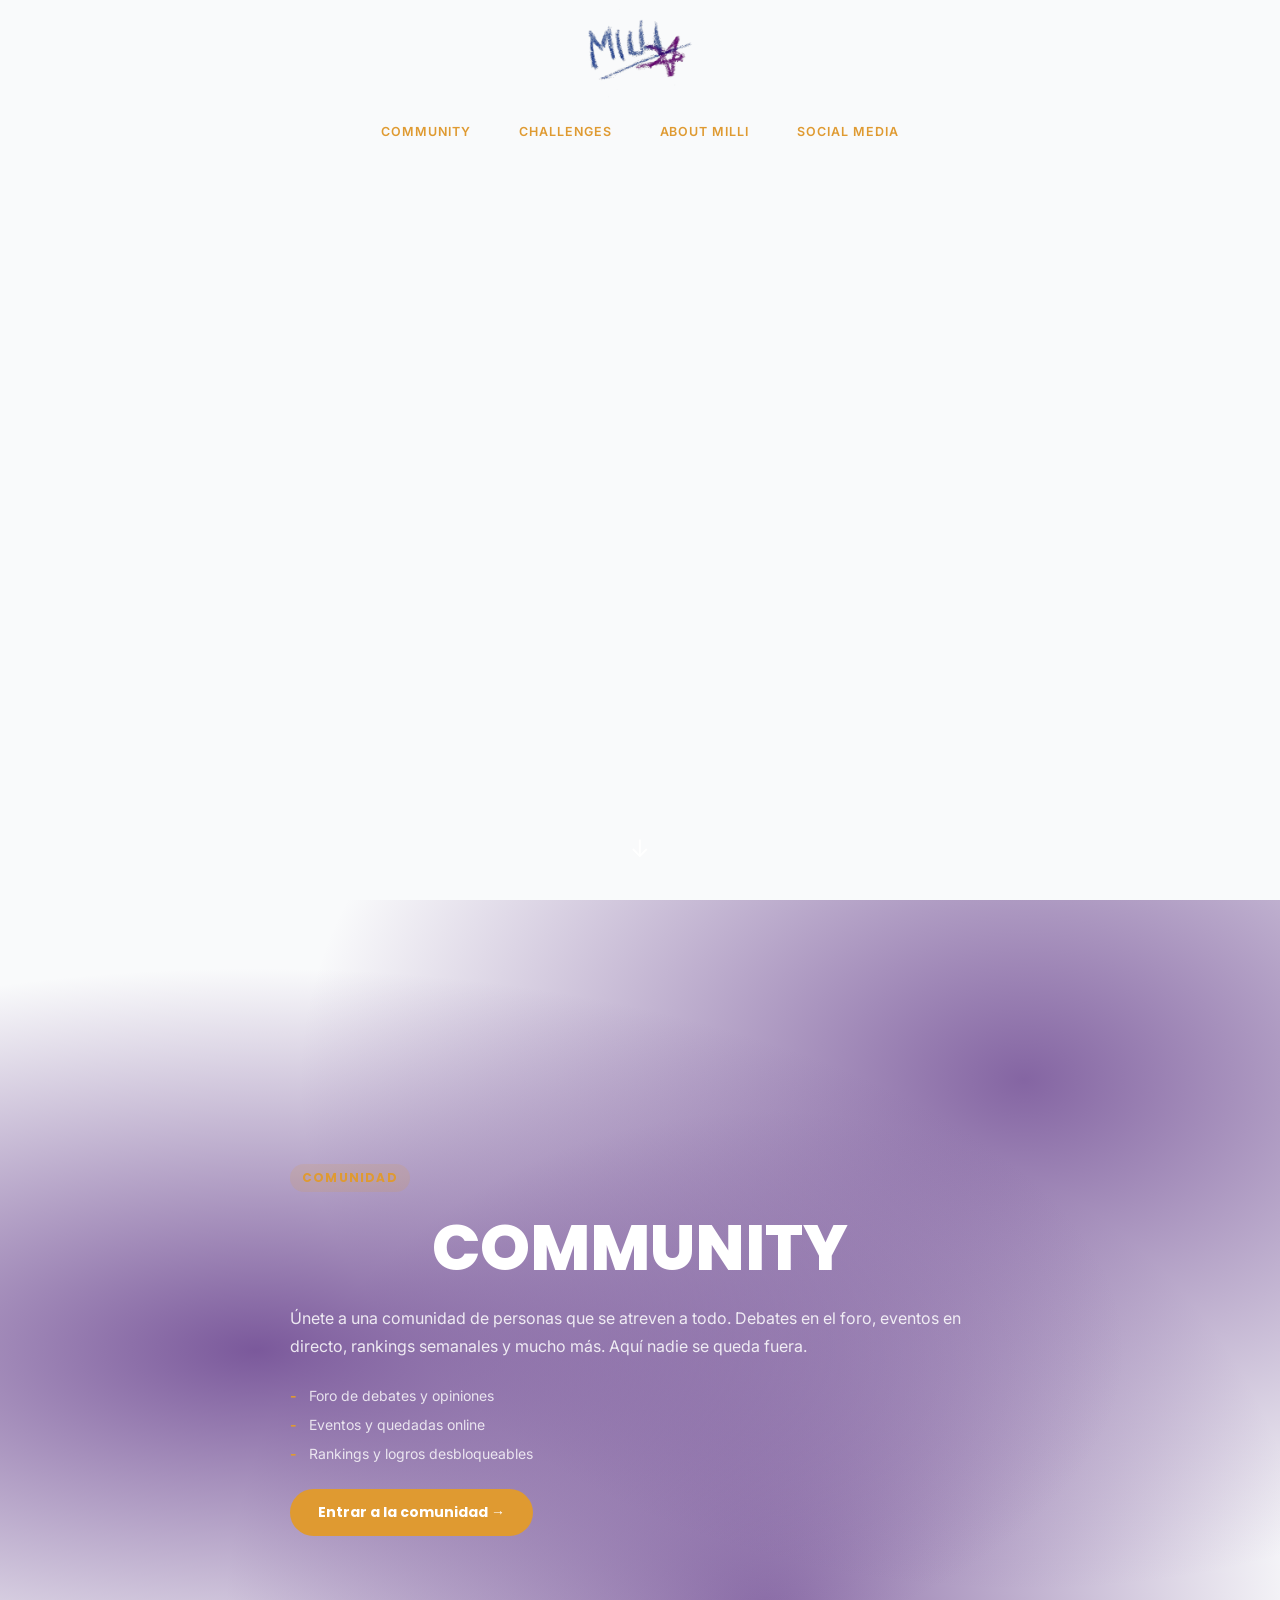
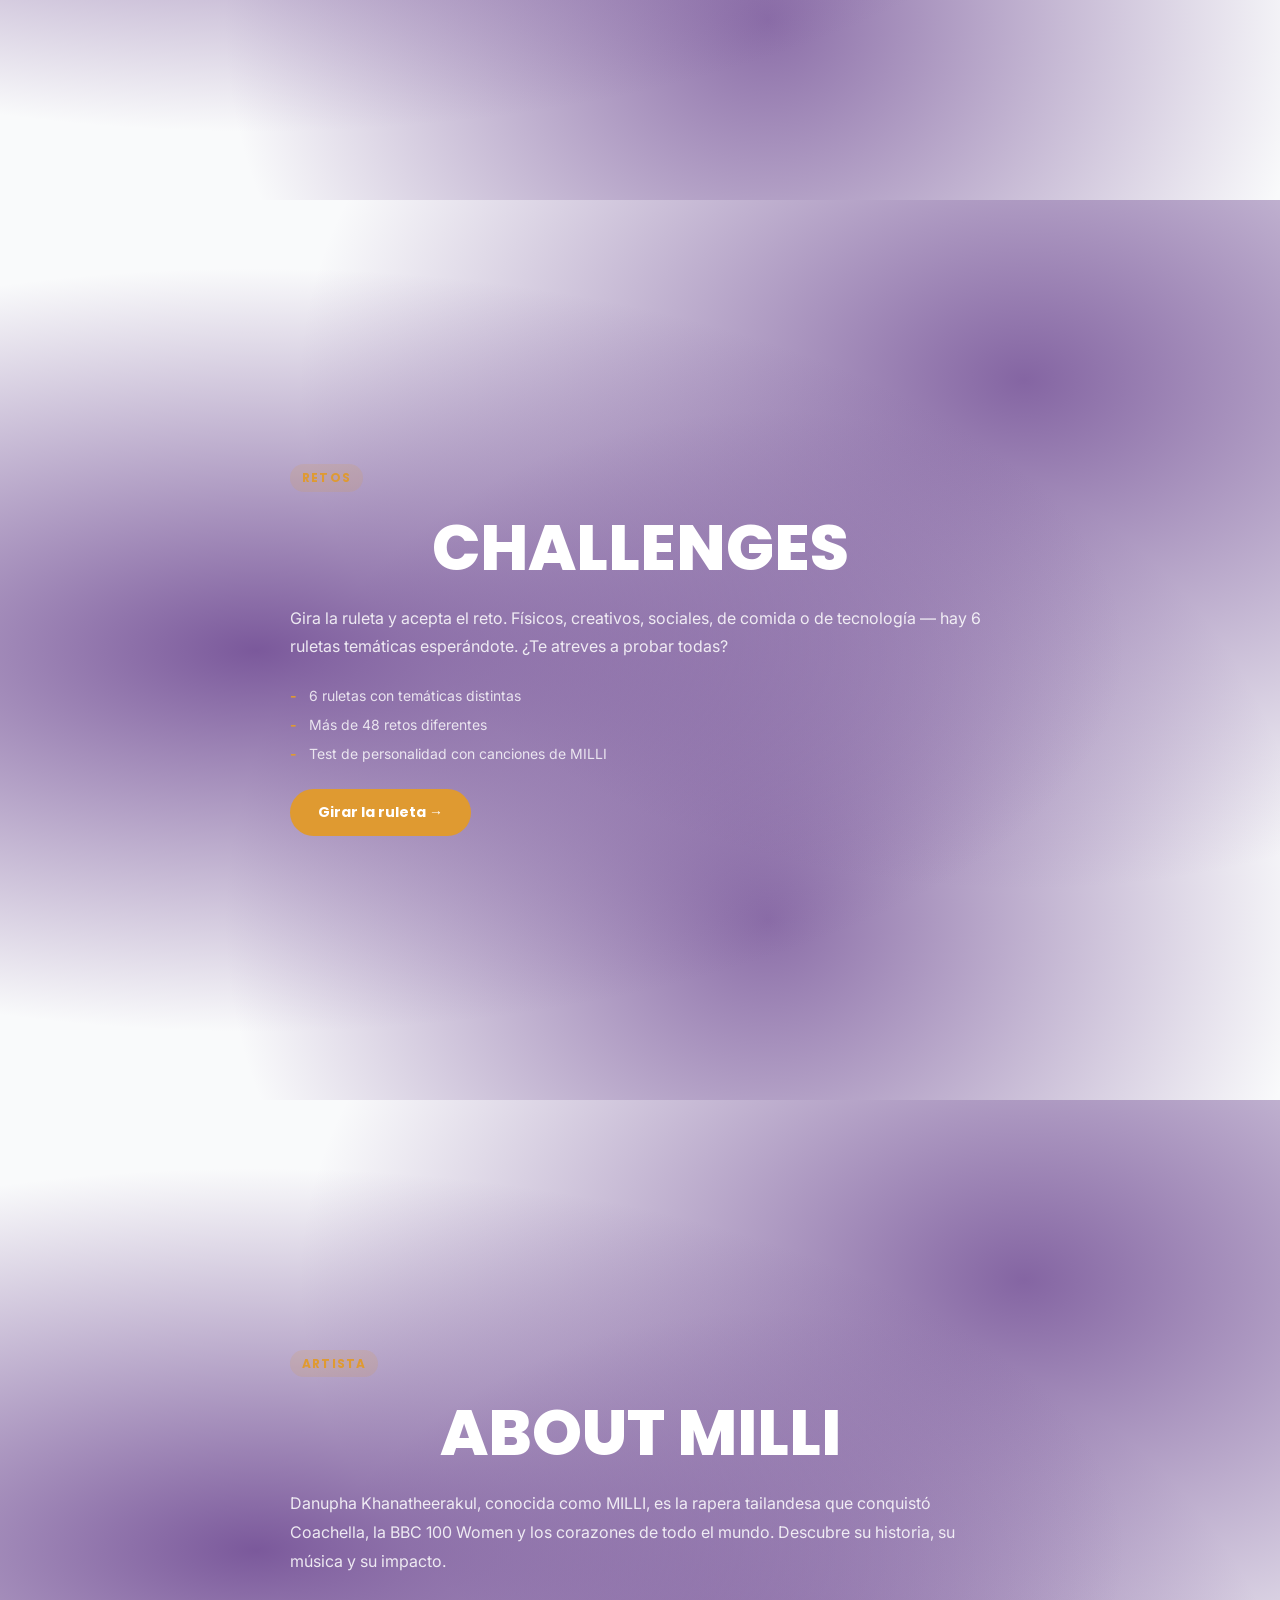
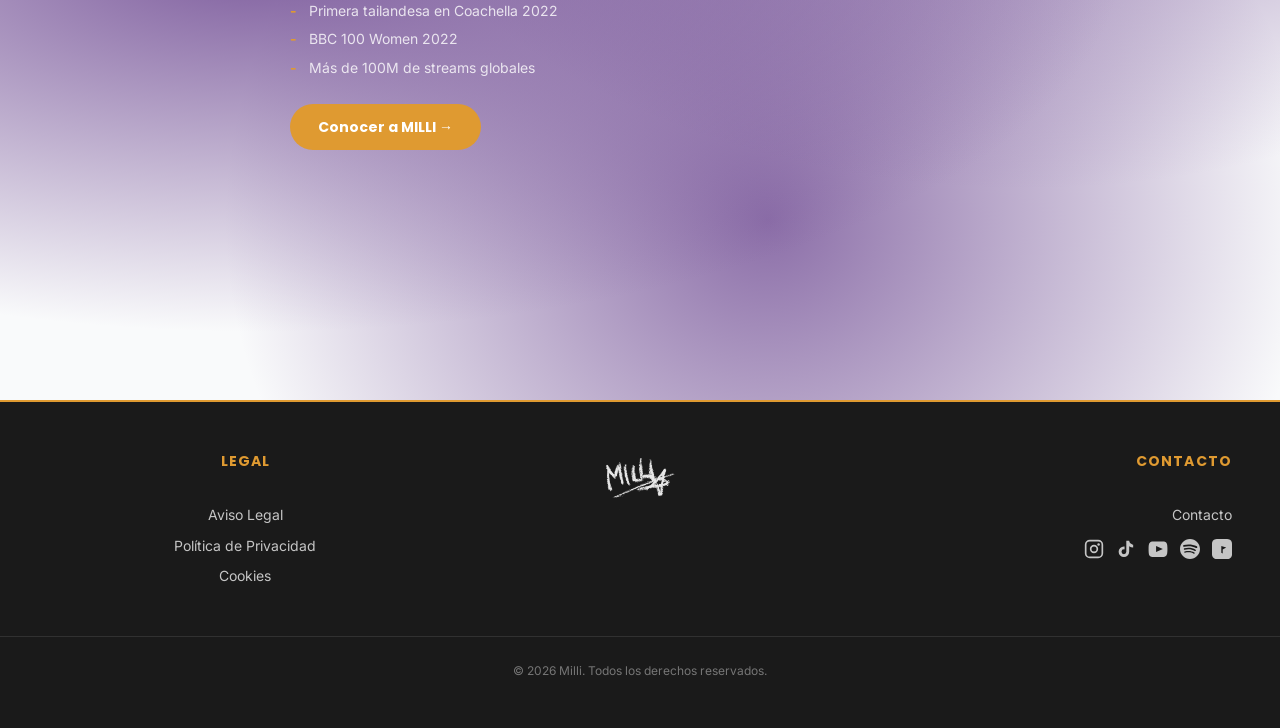
==== commit 77de25ed: "add personality test application with HTML, CSS, and JavaScript" ====
--- a/index.html
+++ b/index.html
@@ -43,7 +43,7 @@
                     </ul>
                     <a href="comunidad.html" class="home-section__btn">Entrar a la comunidad →</a>
                 </div>
-                <div class="home-section__visual home-section__visual--community"></div>
+                </div>
             </div>
         </div>
     </section>
@@ -63,7 +63,7 @@
                     </ul>
                     <a href="ruleta.html" class="home-section__btn">Girar la ruleta →</a>
                 </div>
-                <div class="home-section__visual home-section__visual--challenges"></div>
+                </div>
             </div>
         </div>
     </section>
@@ -83,7 +83,7 @@
                     </ul>
                     <a href="about.html" class="home-section__btn">Conocer a MILLI →</a>
                 </div>
-                <div class="home-section__visual home-section__visual--about"></div>
+                </div>
             </div>
         </div>
     </section>
--- a/css/main.css
+++ b/css/main.css
@@ -1440,6 +1440,7 @@
 
 .ruleta-result-overlay.visible {
     display: block;
+    color: #ffffff !important;
 }
 
 .ruleta-btn {
@@ -2038,14 +2039,12 @@
     background: white;
     border-top: 3px solid #df9a31;
     box-shadow: 0 -4px 30px rgba(0,0,0,0.15);
-    transform: translateY(110%);
+    transform: translateY(100%);
     transition: transform 0.4s ease;
-    display: none;
 }
 
 .cookie-banner.visible {
     transform: translateY(0);
-    display: block;
 }
 
 .cookie-content {
@@ -2827,22 +2826,35 @@
     background-size: cover;
     background-position: center;
     background-attachment: fixed;
+    position: relative;
+    overflow: hidden;
+}
+
+.home-section::before {
+    content: '';
+    position: absolute;
+    inset: 0;
+    background:
+        radial-gradient(ellipse at 20% 50%, rgba(112,75,147,0.92) 0%, transparent 60%),
+        radial-gradient(ellipse at 80% 20%, rgba(112,75,147,0.85) 0%, transparent 50%),
+        radial-gradient(ellipse at 60% 80%, rgba(112,75,147,0.8) 0%, transparent 50%);
+    pointer-events: none;
+    z-index: 0;
+}
+
+.home-section .container {
+    position: relative;
+    z-index: 1;
 }
 
 .home-section__inner {
-    display: grid;
-    grid-template-columns: 1fr 1fr;
-    gap: var(--spacing-2xl);
-    align-items: center;
-}
-
-.home-section__inner--reverse {
-    direction: rtl;
-}
-
-.home-section__inner--reverse > * {
-    direction: ltr;
-}
+    display: flex;
+    flex-direction: column;
+    max-width: 700px;
+    margin: 0 auto;
+}
+
+
 
 .home-section__text {
     display: flex;
@@ -2924,15 +2936,15 @@
 
 .home-section__visual {
     border-radius: var(--radius-lg);
-    aspect-ratio: 4/3;
-    background: rgba(255,255,255,0.1);
-    border: 2px solid rgba(255,255,255,0.15);
-    backdrop-filter: blur(4px);
-}
-
-.home-section__visual--community  { border-color: #61aea4; background: rgba(97,174,164,0.15); }
-.home-section__visual--challenges { border-color: #cd5796; background: rgba(205,87,150,0.15); }
-.home-section__visual--about      { border-color: #704b93; background: rgba(112,75,147,0.15); }
+    width: 100%;
+    height: 360px;
+    min-height: 280px;
+    display: block;
+}
+
+.home-section__visual--community  { background: #61aea4; }
+.home-section__visual--challenges { background: #cd5796; }
+.home-section__visual--about      { background: #704b93; }
 
 @media (max-width: 768px) {
     .home-section__inner {
@@ -2945,3 +2957,46 @@
         aspect-ratio: 16/9;
     }
 }
+
+/* Visual inner content */
+.visual-inner {
+    height: 100%;
+    display: flex;
+    flex-direction: column;
+    align-items: center;
+    justify-content: center;
+    gap: var(--spacing-md);
+    padding: var(--spacing-xl);
+}
+
+.visual-icon {
+    font-size: 4rem;
+    filter: drop-shadow(0 4px 8px rgba(0,0,0,0.2));
+}
+
+.visual-stat {
+    font-family: var(--font-family-heading);
+    font-size: var(--font-size-lg);
+    font-weight: 700;
+    color: white;
+    text-shadow: 0 2px 8px rgba(0,0,0,0.2);
+}
+
+.visual-bubbles {
+    display: flex;
+    flex-wrap: wrap;
+    gap: 0.5rem;
+    justify-content: center;
+}
+
+.visual-bubble {
+    background: rgba(255,255,255,0.25);
+    color: white;
+    font-family: var(--font-family-heading);
+    font-weight: 600;
+    font-size: var(--font-size-sm);
+    padding: 0.35rem 0.9rem;
+    border-radius: var(--radius-full);
+    border: 1px solid rgba(255,255,255,0.4);
+    backdrop-filter: blur(4px);
+}
